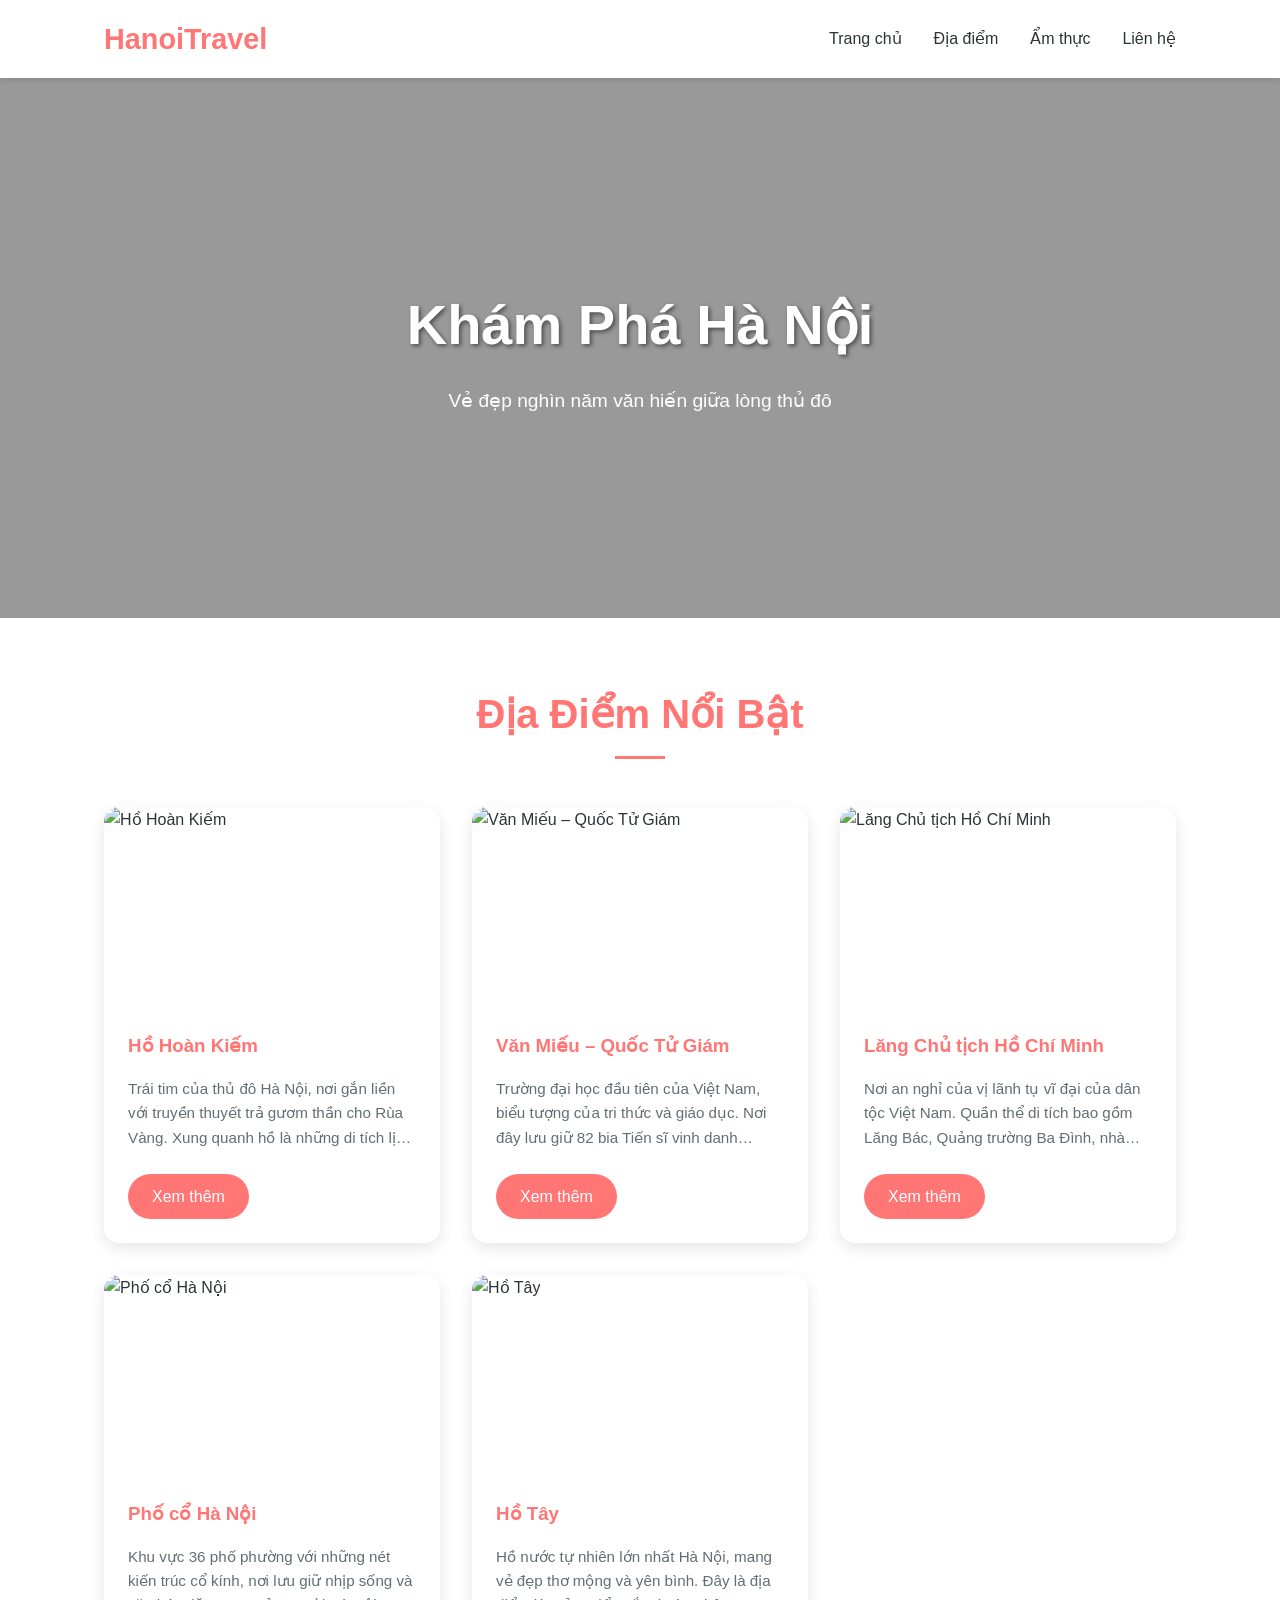
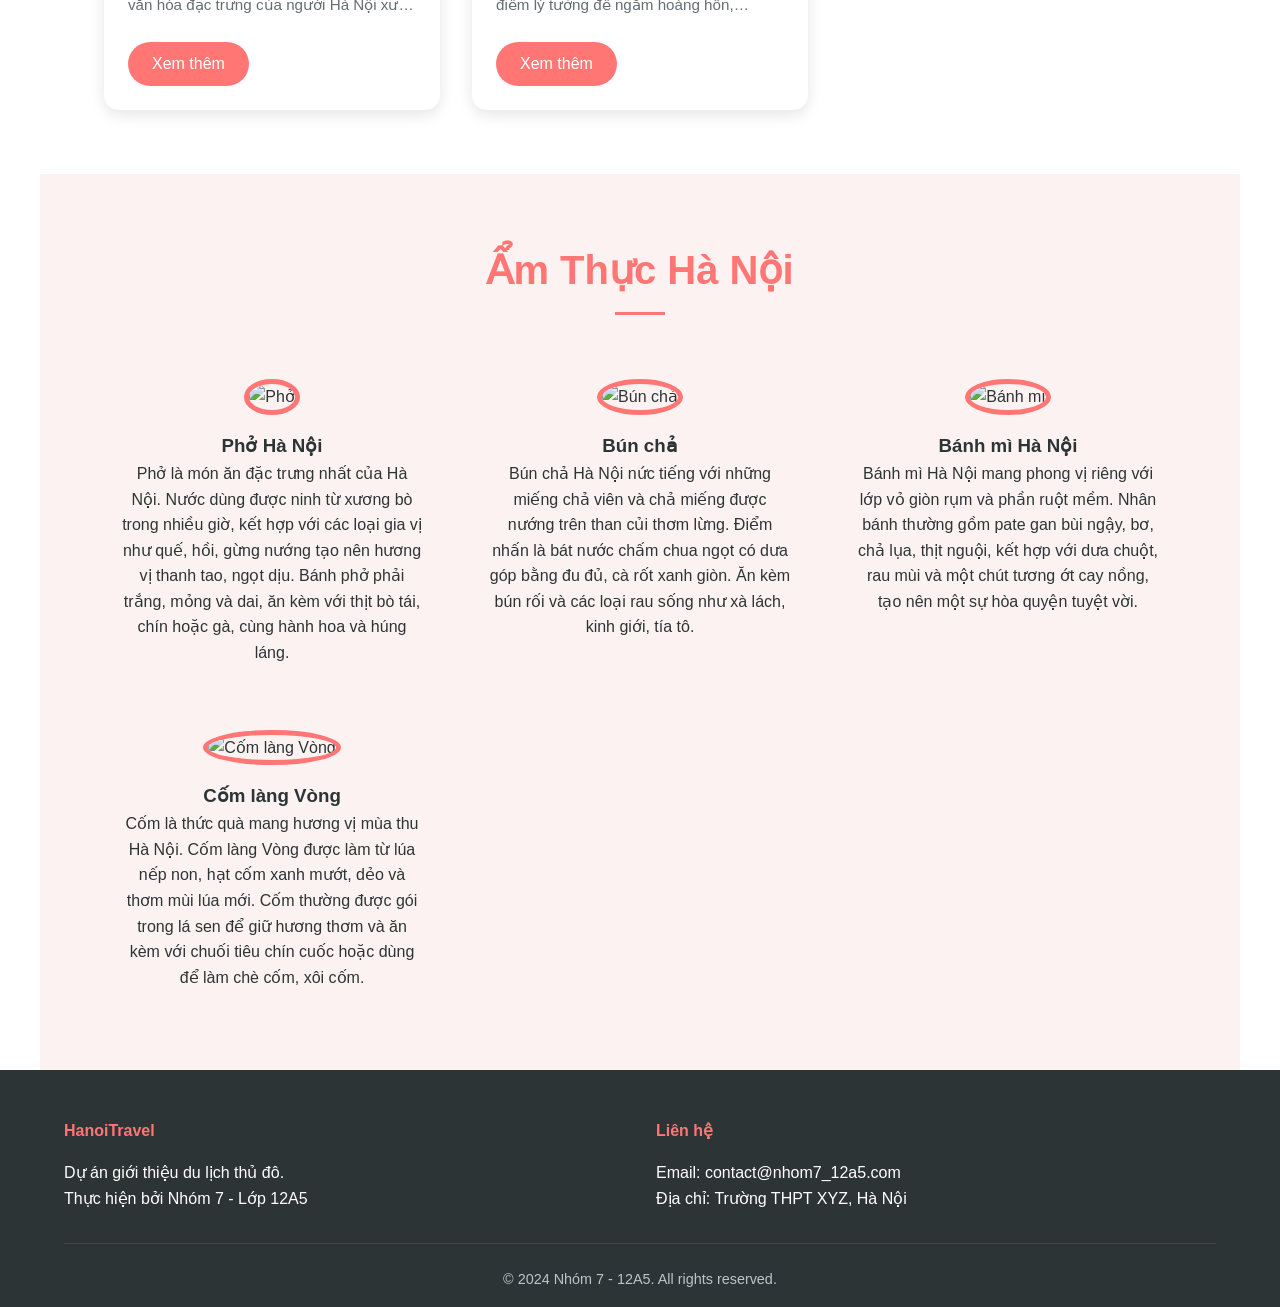
==== index.html @ d7507c51 "first commit" ====
<!DOCTYPE html>
<html lang="vi">
<head>
    <meta charset="UTF-8">
    <meta name="viewport" content="width=device-width, initial-scale=1.0">
    <title>Du lịch Hà Nội - Nhóm 7 lớp 12A5</title>
    <link rel="stylesheet" href="style.css">
</head>
<body>

    <!-- Header -->
    <header>
        <nav>
            <div class="logo">
                <h1>HanoiTravel</h1>
            </div>
            <ul class="menu">
                <li><a href="#">Trang chủ</a></li>
                <li><a href="#locations">Địa điểm</a></li>
                <li><a href="#cuisine">Ẩm thực</a></li>
                <li><a href="thong-tin.html">Liên hệ</a></li>
            </ul>
        </nav>
    </header>

    <!-- Banner -->
    <div class="banner">
        <h2>Khám Phá Hà Nội</h2>
        <p>Vẻ đẹp nghìn năm văn hiến giữa lòng thủ đô</p>
    </div>

    <!-- Section: Địa điểm nổi bật (Sử dụng CSS Grid để hiển thị dạng card) -->
    <section id="locations">
        <div class="section-title">
            <h2>Địa Điểm Nổi Bật</h2>
        </div>
        <div class="grid">
            <!-- Thẻ card: Hồ Hoàn Kiếm -->
            <div class="card">
                <div class="card-img">
                    <img src="https://images.unsplash.com/photo-1555921015-5532091f6026?auto=format&fit=crop&w=600&q=80" alt="Hồ Hoàn Kiếm">
                </div>
                <div class="card-content">
                    <h3>Hồ Hoàn Kiếm</h3>
                    <p>Trái tim của thủ đô Hà Nội, nơi gắn liền với truyền thuyết trả gươm thần cho Rùa Vàng. Xung quanh hồ là những di tích lịch sử như đền Ngọc Sơn, cầu Thê Húc.</p>
                    <a href="#" class="btn-more">Xem thêm</a>
                </div>
            </div>

            <!-- Thẻ card: Văn Miếu -->
            <div class="card">
                <div class="card-img">
                    <img src="https://images.unsplash.com/photo-1599708153386-62e260909565?auto=format&fit=crop&w=600&q=80" alt="Văn Miếu – Quốc Tử Giám">
                </div>
                <div class="card-content">
                    <h3>Văn Miếu – Quốc Tử Giám</h3>
                    <p>Trường đại học đầu tiên của Việt Nam, biểu tượng của tri thức và giáo dục. Nơi đây lưu giữ 82 bia Tiến sĩ vinh danh những người đỗ đạt trong các khoa cử thời xưa.</p>
                    <a href="#" class="btn-more">Xem thêm</a>
                </div>
            </div>

            <!-- Thẻ card: Lăng Bác -->
            <div class="card">
                <div class="card-img">
                    <img src="https://images.unsplash.com/photo-1509030450996-dd1a26dda07a?auto=format&fit=crop&w=600&q=80" alt="Lăng Chủ tịch Hồ Chí Minh">
                </div>
                <div class="card-content">
                    <h3>Lăng Chủ tịch Hồ Chí Minh</h3>
                    <p>Nơi an nghỉ của vị lãnh tụ vĩ đại của dân tộc Việt Nam. Quần thể di tích bao gồm Lăng Bác, Quảng trường Ba Đình, nhà sàn và ao cá Bác Hồ.</p>
                    <a href="#" class="btn-more">Xem thêm</a>
                </div>
            </div>

            <!-- Thẻ card: Phố cổ -->
            <div class="card">
                <div class="card-img">
                    <img src="https://images.unsplash.com/photo-1528127269322-539801943592?auto=format&fit=crop&w=600&q=80" alt="Phố cổ Hà Nội">
                </div>
                <div class="card-content">
                    <h3>Phố cổ Hà Nội</h3>
                    <p>Khu vực 36 phố phường với những nét kiến trúc cổ kính, nơi lưu giữ nhịp sống và văn hóa đặc trưng của người Hà Nội xưa qua các làng nghề truyền thống.</p>
                    <a href="#" class="btn-more">Xem thêm</a>
                </div>
            </div>

            <!-- Thẻ card: Hồ Tây -->
            <div class="card">
                <div class="card-img">
                    <img src="https://images.unsplash.com/photo-1599707334293-662582882875?auto=format&fit=crop&w=600&q=80" alt="Hồ Tây">
                </div>
                <div class="card-content">
                    <h3>Hồ Tây</h3>
                    <p>Hồ nước tự nhiên lớn nhất Hà Nội, mang vẻ đẹp thơ mộng và yên bình. Đây là địa điểm lý tưởng để ngắm hoàng hôn, thưởng thức cafe và tham quan chùa Trấn Quốc.</p>
                    <a href="#" class="btn-more">Xem thêm</a>
                </div>
            </div>
        </div>
    </section>

    <!-- Section: Ẩm thực Hà Nội -->
    <section id="cuisine" style="background-color: #fdf2f2;">
        <div class="section-title">
            <h2>Ẩm Thực Hà Nội</h2>
        </div>
        <div class="cuisine-grid">
            <!-- Món 1: Phở -->
            <div class="food-item">
                <img src="https://images.unsplash.com/photo-1582878826629-29b7ad1cdc43?auto=format&fit=crop&w=600&q=80" alt="Phở" class="food-img">
                <h3>Phở Hà Nội</h3>
                <p>Phở là món ăn đặc trưng nhất của Hà Nội. Nước dùng được ninh từ xương bò trong nhiều giờ, kết hợp với các loại gia vị như quế, hồi, gừng nướng tạo nên hương vị thanh tao, ngọt dịu. Bánh phở phải trắng, mỏng và dai, ăn kèm với thịt bò tái, chín hoặc gà, cùng hành hoa và húng láng.</p>
            </div>
            <!-- Món 2: Bún chả -->
            <div class="food-item">
                <img src="https://images.unsplash.com/photo-1599487488170-d11ec9c172f0?auto=format&fit=crop&w=600&q=80" alt="Bún chả" class="food-img">
                <h3>Bún chả</h3>
                <p>Bún chả Hà Nội nức tiếng với những miếng chả viên và chả miếng được nướng trên than củi thơm lừng. Điểm nhấn là bát nước chấm chua ngọt có dưa góp bằng đu đủ, cà rốt xanh giòn. Ăn kèm bún rối và các loại rau sống như xà lách, kinh giới, tía tô.</p>
            </div>
            <!-- Món 3: Bánh mì -->
            <div class="food-item">
                <img src="https://images.unsplash.com/photo-1601050638911-c3239a66278d?auto=format&fit=crop&w=600&q=80" alt="Bánh mì" class="food-img">
                <h3>Bánh mì Hà Nội</h3>
                <p>Bánh mì Hà Nội mang phong vị riêng với lớp vỏ giòn rụm và phần ruột mềm. Nhân bánh thường gồm pate gan bùi ngậy, bơ, chả lụa, thịt nguội, kết hợp với dưa chuột, rau mùi và một chút tương ớt cay nồng, tạo nên một sự hòa quyện tuyệt vời.</p>
            </div>
            <!-- Món 4: Cốm làng Vòng -->
            <div class="food-item">
                <img src="https://images.unsplash.com/photo-1599708153386-62e260909565?auto=format&fit=crop&w=600&q=80" alt="Cốm làng Vòng" class="food-img">
                <h3>Cốm làng Vòng</h3>
                <p>Cốm là thức quà mang hương vị mùa thu Hà Nội. Cốm làng Vòng được làm từ lúa nếp non, hạt cốm xanh mướt, dẻo và thơm mùi lúa mới. Cốm thường được gói trong lá sen để giữ hương thơm và ăn kèm với chuối tiêu chín cuốc hoặc dùng để làm chè cốm, xôi cốm.</p>
            </div>
        </div>
    </section>

    <!-- Footer -->
    <footer>
        <div class="footer-content">
            <div class="footer-info">
                <h4>HanoiTravel</h4>
                <p>Dự án giới thiệu du lịch thủ đô.</p>
                <p>Thực hiện bởi Nhóm 7 - Lớp 12A5</p>
            </div>
            <div class="footer-info">
                <h4>Liên hệ</h4>
                <p>Email: contact@nhom7_12a5.com</p>
                <p>Địa chỉ: Trường THPT XYZ, Hà Nội</p>
            </div>
        </div>
        <div class="copyright">
            <p>&copy; 2024 Nhóm 7 - 12A5. All rights reserved.</p>
        </div>
    </footer>

</body>
</html>
---- style.css ----
/* Reset CSS */
* {
    margin: 0;
    padding: 0;
    box-sizing: border-box;
    font-family: 'Segoe UI', Tahoma, Geneva, Verdana, sans-serif;
}

:root {
    --primary-red: #ff7675; /* Đỏ nhạt */
    --white: #ffffff;
    --light-gray: #f9f9f9;
    --dark-text: #2d3436;
    --gray-text: #636e72;
    --transition: all 0.3s ease;
}

body {
    background-color: var(--white);
    color: var(--dark-text);
    line-height: 1.6;
}

/* Header */
header {
    background-color: var(--white);
    box-shadow: 0 2px 5px rgba(0,0,0,0.1);
    position: sticky;
    top: 0;
    z-index: 1000;
}

nav {
    display: flex;
    justify-content: space-between;
    align-items: center;
    padding: 1rem 5%;
    max-width: 1200px;
    margin: 0 auto;
}

.logo h1 {
    color: var(--primary-red);
    font-size: 1.8rem;
    font-weight: bold;
}

.menu {
    display: flex;
    list-style: none;
}

.menu li {
    margin-left: 2rem;
}

.menu a {
    text-decoration: none;
    color: var(--dark-text);
    font-weight: 500;
    transition: var(--transition);
}

.menu a:hover {
    color: var(--primary-red);
}

/* Banner */
.banner {
    height: 60vh;
    background: linear-gradient(rgba(0,0,0,0.4), rgba(0,0,0,0.4)), url('https://images.unsplash.com/photo-1555921015-5532091f6026?auto=format&fit=crop&w=1200&q=80');
    background-size: cover;
    background-position: center;
    display: flex;
    flex-direction: column;
    justify-content: center;
    align-items: center;
    color: white;
    text-align: center;
}

.banner h2 {
    font-size: 3.5rem;
    margin-bottom: 1rem;
    text-shadow: 2px 2px 4px rgba(0,0,0,0.5);
}

.banner p {
    font-size: 1.2rem;
}

/* Sections */
section {
    padding: 4rem 5%;
    max-width: 1200px;
    margin: 0 auto;
}

.section-title {
    text-align: center;
    margin-bottom: 3rem;
}

.section-title h2 {
    font-size: 2.5rem;
    color: var(--primary-red);
    position: relative;
    display: inline-block;
}

.section-title h2::after {
    content: '';
    display: block;
    width: 50px;
    height: 3px;
    background: var(--primary-red);
    margin: 10px auto 0;
}

/* Cards Grid */
.grid {
    display: grid;
    grid-template-columns: repeat(auto-fit, minmax(300px, 1fr));
    gap: 2rem;
}

.card {
    background: var(--white);
    border-radius: 15px;
    overflow: hidden;
    box-shadow: 0 5px 15px rgba(0,0,0,0.1);
    transition: var(--transition);
}

.card:hover {
    transform: translateY(-10px);
    box-shadow: 0 10px 25px rgba(0,0,0,0.2);
}

.card-img {
    height: 200px;
    overflow: hidden;
}

.card-img img {
    width: 100%;
    height: 100%;
    object-fit: cover;
    transition: var(--transition);
}

.card:hover .card-img img {
    transform: scale(1.1);
}

.card-content {
    padding: 1.5rem;
}

.card-content h3 {
    margin-bottom: 1rem;
    color: var(--primary-red);
}

.card-content p {
    color: var(--gray-text);
    font-size: 0.95rem;
    margin-bottom: 1.5rem;
    /* Limit to 3 lines */
    display: -webkit-box;
    -webkit-line-clamp: 3;
    -webkit-box-orient: vertical;
    overflow: hidden;
}

.btn-more {
    display: inline-block;
    padding: 0.6rem 1.5rem;
    background-color: var(--primary-red);
    color: white;
    text-decoration: none;
    border-radius: 25px;
    font-weight: 500;
    transition: var(--transition);
}

.btn-more:hover {
    background-color: #e66767;
}

/* Cuisine Section (Grid Layout) */
.cuisine-grid {
    display: grid;
    grid-template-columns: repeat(auto-fit, minmax(250px, 1fr));
    gap: 2rem;
}

.food-item {
    text-align: center;
    padding: 1rem;
}

.food-img {
    width: 150px;
    height: 150px;
    border-radius: 50%;
    object-fit: cover;
    margin-bottom: 1rem;
    border: 5px solid var(--primary-red);
}

/* Footer */
footer {
    background-color: #2d3436;
    color: white;
    padding: 3rem 5% 1rem;
    text-align: center;
}

.footer-content {
    max-width: 1200px;
    margin: 0 auto;
    display: grid;
    grid-template-columns: repeat(auto-fit, minmax(200px, 1fr));
    gap: 2rem;
    margin-bottom: 2rem;
    text-align: left;
}

.footer-info h4 {
    color: var(--primary-red);
    margin-bottom: 1rem;
}

.copyright {
    border-top: 1px solid #444;
    padding-top: 1.5rem;
    font-size: 0.9rem;
    color: #bdc3c7;
}

/* Info Page specific */
.info-container {
    max-width: 800px;
    margin: 2rem auto;
    background: white;
    padding: 2rem;
    border-radius: 15px;
    box-shadow: 0 5px 15px rgba(0,0,0,0.1);
}

.member-list {
    list-style: none;
}

.member-item {
    display: flex;
    justify-content: space-between;
    padding: 1rem;
    border-bottom: 1px solid #eee;
}

.member-item:last-child {
    border-bottom: none;
}

.role {
    font-weight: bold;
    color: var(--primary-red);
}

/* Responsive */
@media (max-width: 768px) {
    .menu {
        display: none; /* Simplification for this exercise */
    }
    .banner h2 {
        font-size: 2.5rem;
    }
}
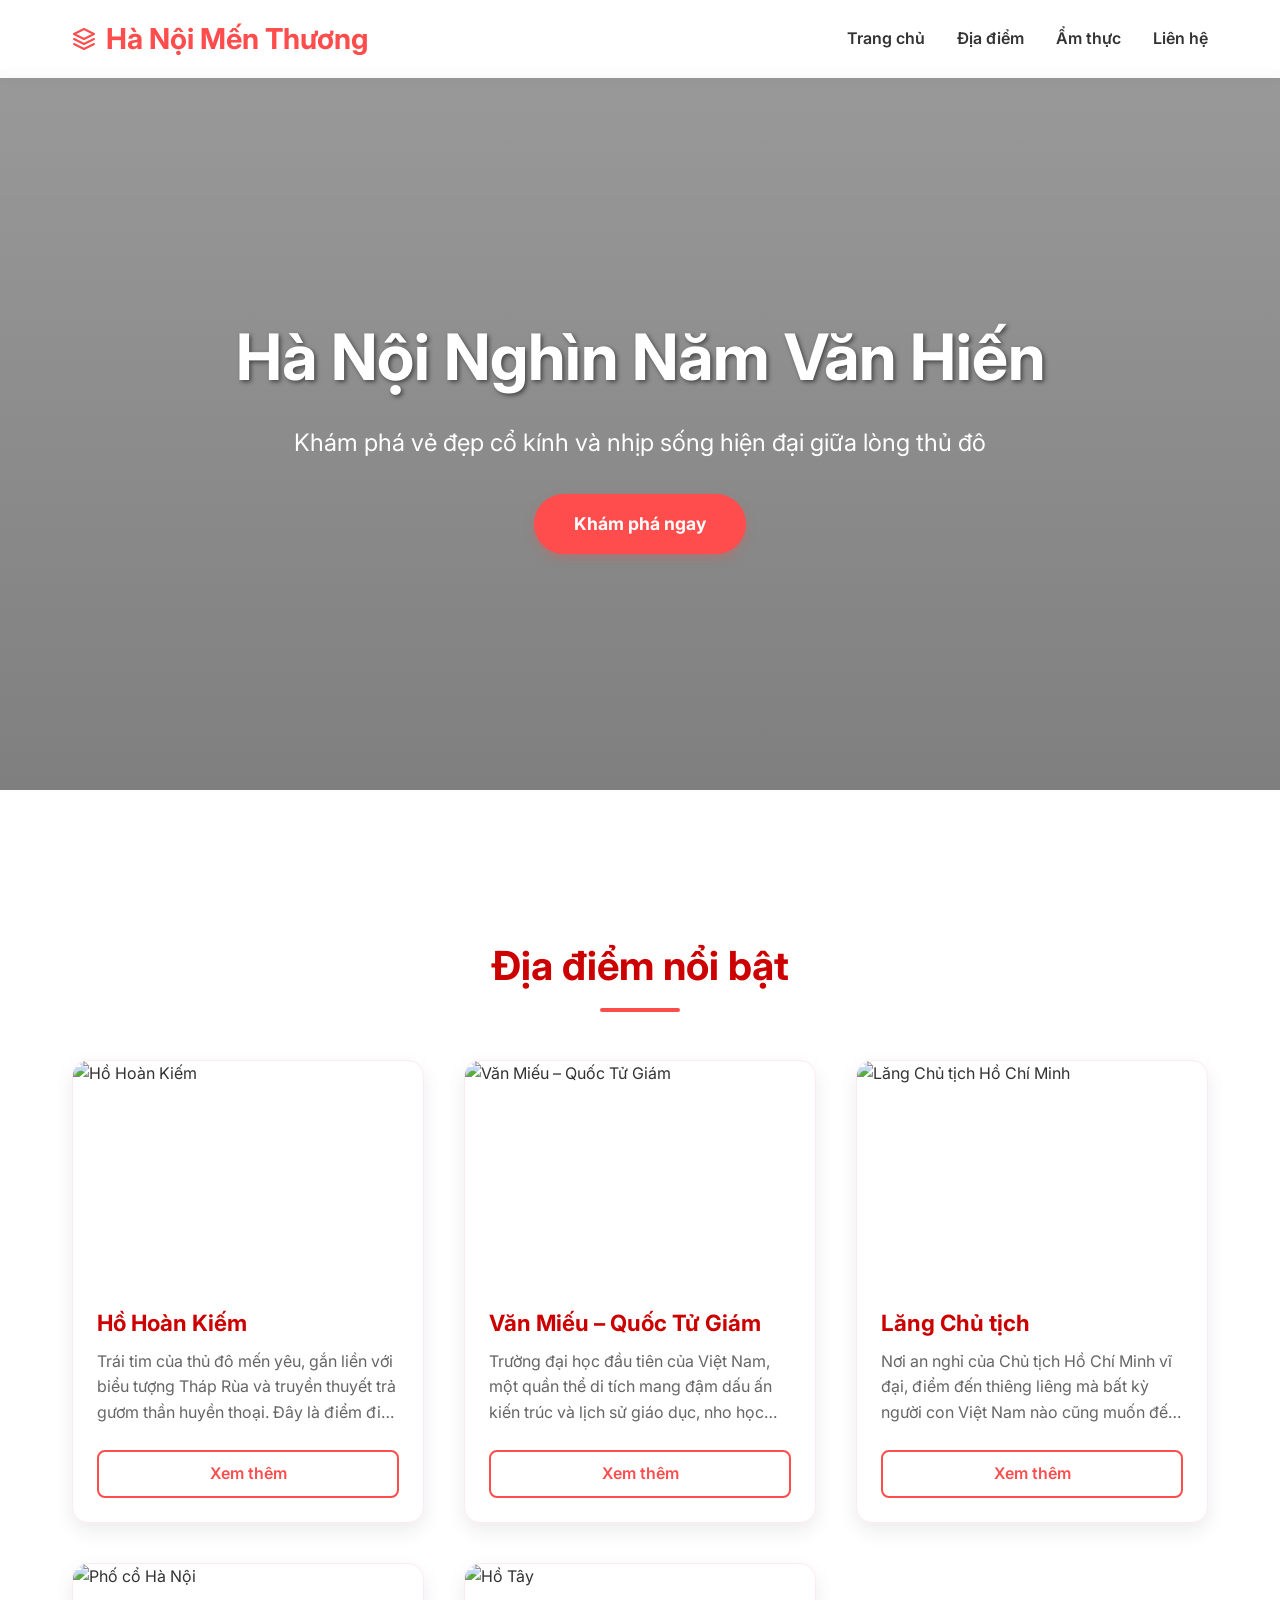
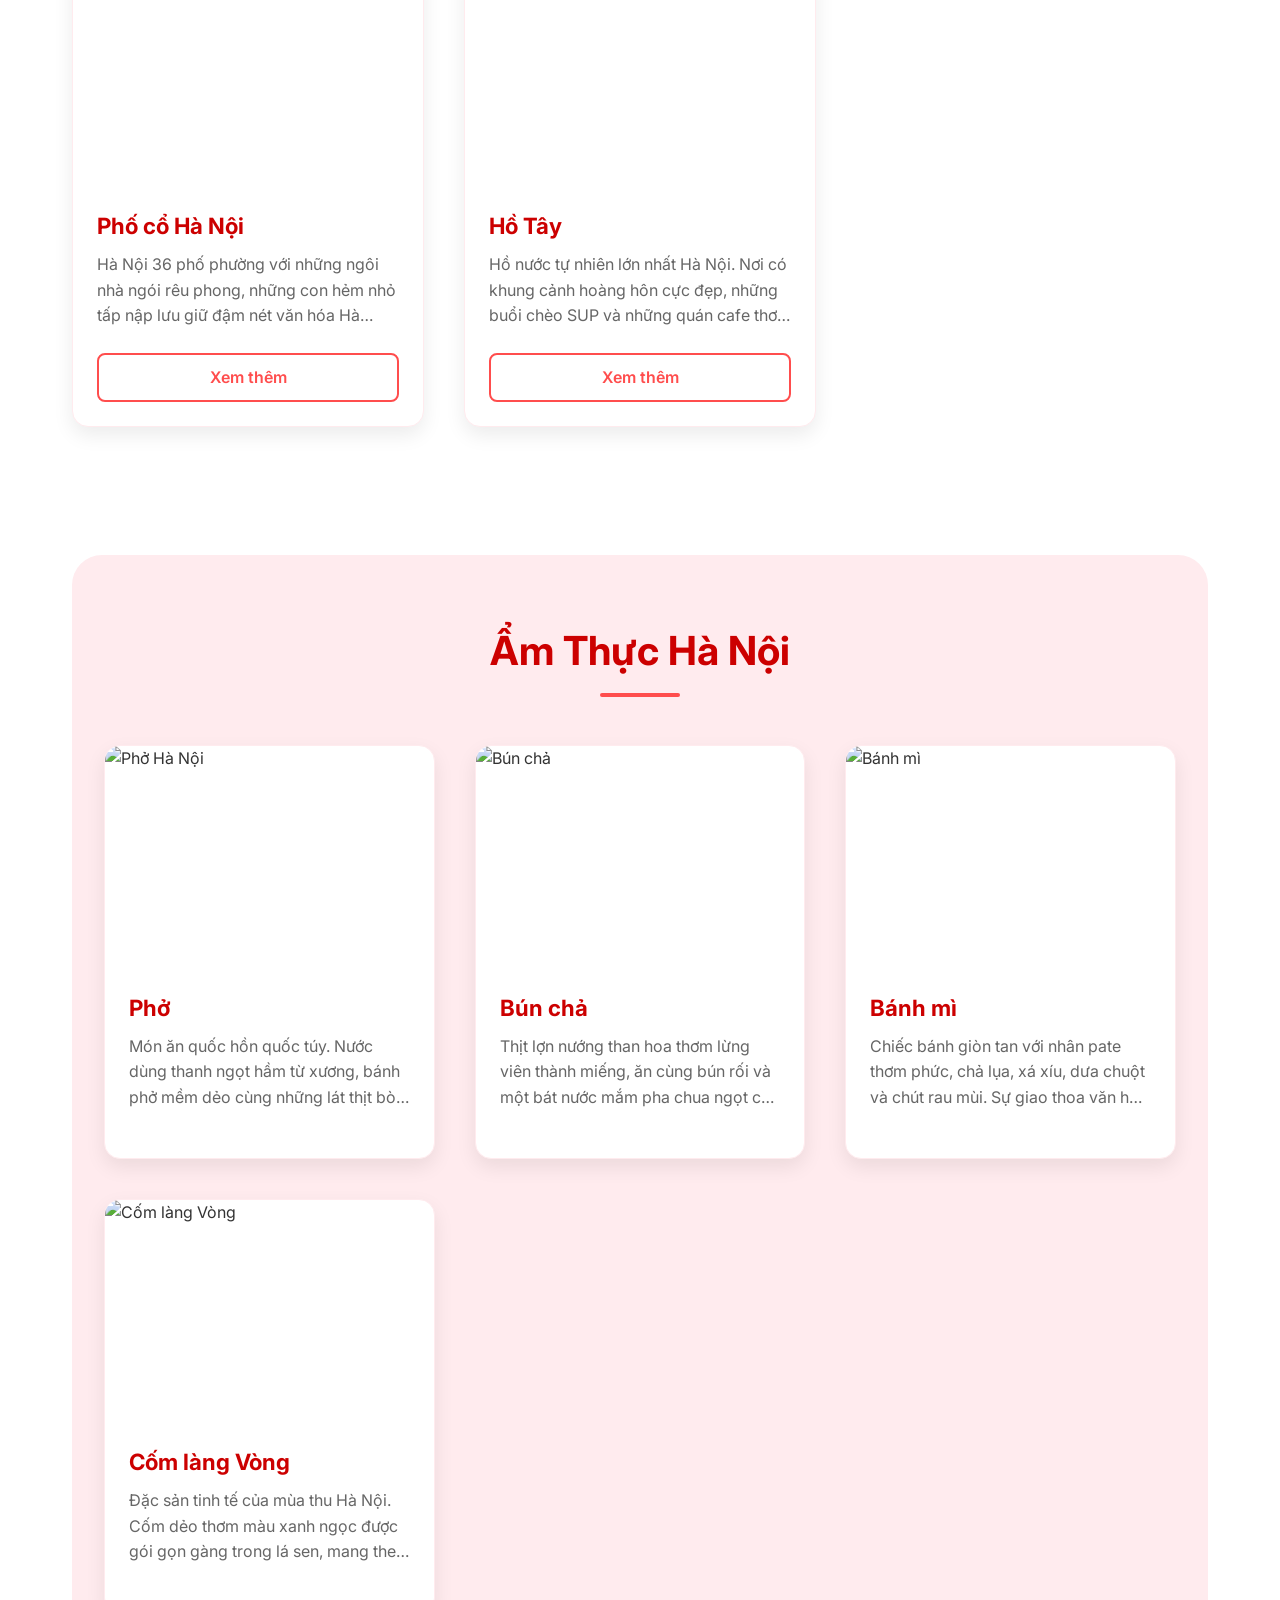
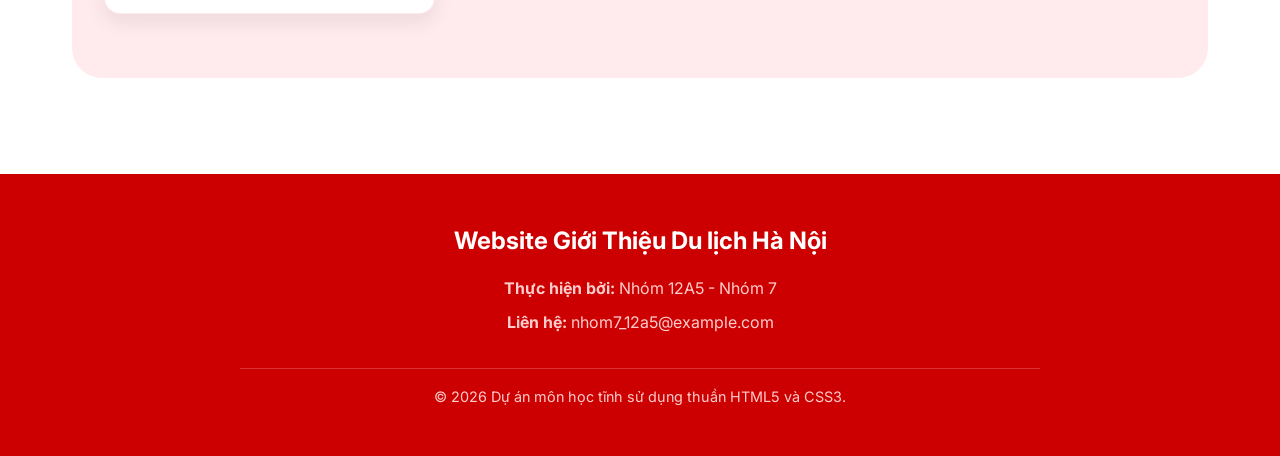
==== commit 6e08fa4b: "refactor: modernize UI components, add CSS-only modal functionality, and update global styles" ====
--- a/index.html
+++ b/index.html
@@ -1,153 +1,268 @@
 <!DOCTYPE html>
 <html lang="vi">
+
 <head>
     <meta charset="UTF-8">
     <meta name="viewport" content="width=device-width, initial-scale=1.0">
-    <title>Du lịch Hà Nội - Nhóm 7 lớp 12A5</title>
+    <title>Khám phá Hà Nội - Nhóm 12A5 Nhóm 7</title>
+    <meta name="description"
+        content="Website giới thiệu các địa điểm du lịch và ẩm thực nổi bật tại thủ đô Hà Nội. Thiết kế bởi nhóm 7, lớp 12A5.">
+    <!-- Google Fonts cho kiểu chữ hiện đại -->
+    <link href="https://fonts.googleapis.com/css2?family=Inter:wght@400;500;600;700&display=swap" rel="stylesheet">
     <link rel="stylesheet" href="style.css">
 </head>
+
 <body>
 
-    <!-- Header -->
+    <!-- Header & Menu -->
     <header>
-        <nav>
-            <div class="logo">
-                <h1>HanoiTravel</h1>
-            </div>
-            <ul class="menu">
+        <nav class="navbar">
+            <a href="#" class="logo">
+                <svg width="24" height="24" viewBox="0 0 24 24" fill="none" stroke="currentColor" stroke-width="2"
+                    stroke-linecap="round" stroke-linejoin="round">
+                    <path d="M12 2L2 7l10 5 10-5-10-5z"></path>
+                    <path d="M2 17l10 5 10-5"></path>
+                    <path d="M2 12l10 5 10-5"></path>
+                </svg>
+                Hà Nội Mến Thương
+            </a>
+            <ul class="nav-links">
                 <li><a href="#">Trang chủ</a></li>
-                <li><a href="#locations">Địa điểm</a></li>
-                <li><a href="#cuisine">Ẩm thực</a></li>
+                <li><a href="#dia-diem">Địa điểm</a></li>
+                <li><a href="#am-thuc">Ẩm thực</a></li>
                 <li><a href="thong-tin.html">Liên hệ</a></li>
             </ul>
         </nav>
     </header>
 
     <!-- Banner -->
-    <div class="banner">
-        <h2>Khám Phá Hà Nội</h2>
-        <p>Vẻ đẹp nghìn năm văn hiến giữa lòng thủ đô</p>
-    </div>
-
-    <!-- Section: Địa điểm nổi bật (Sử dụng CSS Grid để hiển thị dạng card) -->
-    <section id="locations">
-        <div class="section-title">
-            <h2>Địa Điểm Nổi Bật</h2>
-        </div>
-        <div class="grid">
-            <!-- Thẻ card: Hồ Hoàn Kiếm -->
-            <div class="card">
-                <div class="card-img">
-                    <img src="https://images.unsplash.com/photo-1555921015-5532091f6026?auto=format&fit=crop&w=600&q=80" alt="Hồ Hoàn Kiếm">
-                </div>
-                <div class="card-content">
-                    <h3>Hồ Hoàn Kiếm</h3>
-                    <p>Trái tim của thủ đô Hà Nội, nơi gắn liền với truyền thuyết trả gươm thần cho Rùa Vàng. Xung quanh hồ là những di tích lịch sử như đền Ngọc Sơn, cầu Thê Húc.</p>
-                    <a href="#" class="btn-more">Xem thêm</a>
-                </div>
-            </div>
-
-            <!-- Thẻ card: Văn Miếu -->
-            <div class="card">
-                <div class="card-img">
-                    <img src="https://images.unsplash.com/photo-1599708153386-62e260909565?auto=format&fit=crop&w=600&q=80" alt="Văn Miếu – Quốc Tử Giám">
-                </div>
-                <div class="card-content">
-                    <h3>Văn Miếu – Quốc Tử Giám</h3>
-                    <p>Trường đại học đầu tiên của Việt Nam, biểu tượng của tri thức và giáo dục. Nơi đây lưu giữ 82 bia Tiến sĩ vinh danh những người đỗ đạt trong các khoa cử thời xưa.</p>
-                    <a href="#" class="btn-more">Xem thêm</a>
-                </div>
-            </div>
-
-            <!-- Thẻ card: Lăng Bác -->
-            <div class="card">
-                <div class="card-img">
-                    <img src="https://images.unsplash.com/photo-1509030450996-dd1a26dda07a?auto=format&fit=crop&w=600&q=80" alt="Lăng Chủ tịch Hồ Chí Minh">
-                </div>
-                <div class="card-content">
-                    <h3>Lăng Chủ tịch Hồ Chí Minh</h3>
-                    <p>Nơi an nghỉ của vị lãnh tụ vĩ đại của dân tộc Việt Nam. Quần thể di tích bao gồm Lăng Bác, Quảng trường Ba Đình, nhà sàn và ao cá Bác Hồ.</p>
-                    <a href="#" class="btn-more">Xem thêm</a>
-                </div>
-            </div>
-
-            <!-- Thẻ card: Phố cổ -->
-            <div class="card">
-                <div class="card-img">
-                    <img src="https://images.unsplash.com/photo-1528127269322-539801943592?auto=format&fit=crop&w=600&q=80" alt="Phố cổ Hà Nội">
-                </div>
-                <div class="card-content">
-                    <h3>Phố cổ Hà Nội</h3>
-                    <p>Khu vực 36 phố phường với những nét kiến trúc cổ kính, nơi lưu giữ nhịp sống và văn hóa đặc trưng của người Hà Nội xưa qua các làng nghề truyền thống.</p>
-                    <a href="#" class="btn-more">Xem thêm</a>
-                </div>
-            </div>
-
-            <!-- Thẻ card: Hồ Tây -->
-            <div class="card">
-                <div class="card-img">
-                    <img src="https://images.unsplash.com/photo-1599707334293-662582882875?auto=format&fit=crop&w=600&q=80" alt="Hồ Tây">
-                </div>
-                <div class="card-content">
-                    <h3>Hồ Tây</h3>
-                    <p>Hồ nước tự nhiên lớn nhất Hà Nội, mang vẻ đẹp thơ mộng và yên bình. Đây là địa điểm lý tưởng để ngắm hoàng hôn, thưởng thức cafe và tham quan chùa Trấn Quốc.</p>
-                    <a href="#" class="btn-more">Xem thêm</a>
-                </div>
-            </div>
+    <section class="banner">
+        <div class="banner-content">
+            <h1>Hà Nội Nghìn Năm Văn Hiến</h1>
+            <p>Khám phá vẻ đẹp cổ kính và nhịp sống hiện đại giữa lòng thủ đô</p>
+            <a href="#dia-diem" class="btn-primary">Khám phá ngay</a>
         </div>
     </section>
 
-    <!-- Section: Ẩm thực Hà Nội -->
-    <section id="cuisine" style="background-color: #fdf2f2;">
-        <div class="section-title">
-            <h2>Ẩm Thực Hà Nội</h2>
-        </div>
-        <div class="cuisine-grid">
-            <!-- Món 1: Phở -->
-            <div class="food-item">
-                <img src="https://images.unsplash.com/photo-1582878826629-29b7ad1cdc43?auto=format&fit=crop&w=600&q=80" alt="Phở" class="food-img">
-                <h3>Phở Hà Nội</h3>
-                <p>Phở là món ăn đặc trưng nhất của Hà Nội. Nước dùng được ninh từ xương bò trong nhiều giờ, kết hợp với các loại gia vị như quế, hồi, gừng nướng tạo nên hương vị thanh tao, ngọt dịu. Bánh phở phải trắng, mỏng và dai, ăn kèm với thịt bò tái, chín hoặc gà, cùng hành hoa và húng láng.</p>
-            </div>
-            <!-- Món 2: Bún chả -->
-            <div class="food-item">
-                <img src="https://images.unsplash.com/photo-1599487488170-d11ec9c172f0?auto=format&fit=crop&w=600&q=80" alt="Bún chả" class="food-img">
-                <h3>Bún chả</h3>
-                <p>Bún chả Hà Nội nức tiếng với những miếng chả viên và chả miếng được nướng trên than củi thơm lừng. Điểm nhấn là bát nước chấm chua ngọt có dưa góp bằng đu đủ, cà rốt xanh giòn. Ăn kèm bún rối và các loại rau sống như xà lách, kinh giới, tía tô.</p>
-            </div>
-            <!-- Món 3: Bánh mì -->
-            <div class="food-item">
-                <img src="https://images.unsplash.com/photo-1601050638911-c3239a66278d?auto=format&fit=crop&w=600&q=80" alt="Bánh mì" class="food-img">
-                <h3>Bánh mì Hà Nội</h3>
-                <p>Bánh mì Hà Nội mang phong vị riêng với lớp vỏ giòn rụm và phần ruột mềm. Nhân bánh thường gồm pate gan bùi ngậy, bơ, chả lụa, thịt nguội, kết hợp với dưa chuột, rau mùi và một chút tương ớt cay nồng, tạo nên một sự hòa quyện tuyệt vời.</p>
-            </div>
-            <!-- Món 4: Cốm làng Vòng -->
-            <div class="food-item">
-                <img src="https://images.unsplash.com/photo-1599708153386-62e260909565?auto=format&fit=crop&w=600&q=80" alt="Cốm làng Vòng" class="food-img">
-                <h3>Cốm làng Vòng</h3>
-                <p>Cốm là thức quà mang hương vị mùa thu Hà Nội. Cốm làng Vòng được làm từ lúa nếp non, hạt cốm xanh mướt, dẻo và thơm mùi lúa mới. Cốm thường được gói trong lá sen để giữ hương thơm và ăn kèm với chuối tiêu chín cuốc hoặc dùng để làm chè cốm, xôi cốm.</p>
-            </div>
-        </div>
-    </section>
+    <!-- Main Content -->
+    <main class="container">
+
+        <!-- Địa điểm nổi bật -->
+        <section id="dia-diem">
+            <h2 class="section-title">Địa điểm nổi bật</h2>
+            <div class="grid-container">
+
+                <!-- Card 1 -->
+                <div class="card">
+                    <img src="https://images.unsplash.com/photo-1596700018596-fdd28b7e28a5?auto=format&fit=crop&q=80&w=600"
+                        alt="Hồ Hoàn Kiếm" class="card-img">
+                    <div class="card-content">
+                        <h3 class="card-title">Hồ Hoàn Kiếm</h3>
+                        <p class="card-desc">Trái tim của thủ đô mến yêu, gắn liền với biểu tượng Tháp Rùa và truyền
+                            thuyết trả gươm thần huyền thoại. Đây là điểm đi dạo được yêu thích nhất.</p>
+                        <!-- Nút trigger mở modal -->
+                        <a href="#modal-hkt" class="btn-outline">Xem thêm</a>
+                    </div>
+                </div>
+
+                <!-- Card 2 -->
+                <div class="card">
+                    <img src="https://images.unsplash.com/photo-1549488344-1f9b8d2bd1f3?auto=format&fit=crop&q=80&w=600"
+                        alt="Văn Miếu – Quốc Tử Giám" class="card-img">
+                    <div class="card-content">
+                        <h3 class="card-title">Văn Miếu – Quốc Tử Giám</h3>
+                        <p class="card-desc">Trường đại học đầu tiên của Việt Nam, một quần thể di tích mang đậm dấu ấn
+                            kiến trúc và lịch sử giáo dục, nho học của đất nước.</p>
+                        <a href="#modal-vm" class="btn-outline">Xem thêm</a>
+                    </div>
+                </div>
+
+                <!-- Card 3 -->
+                <div class="card">
+                    <img src="https://images.unsplash.com/photo-1582298645063-4416035cb676?auto=format&fit=crop&q=80&w=600"
+                        alt="Lăng Chủ tịch Hồ Chí Minh" class="card-img">
+                    <div class="card-content">
+                        <h3 class="card-title">Lăng Chủ tịch</h3>
+                        <p class="card-desc">Nơi an nghỉ của Chủ tịch Hồ Chí Minh vĩ đại, điểm đến thiêng liêng mà bất
+                            kỳ người con Việt Nam nào cũng muốn đến thăm một lần.</p>
+                        <a href="#modal-lq" class="btn-outline">Xem thêm</a>
+                    </div>
+                </div>
+
+                <!-- Card 4 -->
+                <div class="card">
+                    <img src="https://images.unsplash.com/photo-1620023605658-4712cecb7151?auto=format&fit=crop&q=80&w=600"
+                        alt="Phố cổ Hà Nội" class="card-img">
+                    <div class="card-content">
+                        <h3 class="card-title">Phố cổ Hà Nội</h3>
+                        <p class="card-desc">Hà Nội 36 phố phường với những ngôi nhà ngói rêu phong, những con hẻm nhỏ
+                            tấp nập lưu giữ đậm nét văn hóa Hà thành xưa.</p>
+                        <a href="#modal-pc" class="btn-outline">Xem thêm</a>
+                    </div>
+                </div>
+
+                <!-- Card 5 -->
+                <div class="card">
+                    <img src="https://images.unsplash.com/photo-1596700018698-3cae7cd82c16?auto=format&fit=crop&q=80&w=600"
+                        alt="Hồ Tây" class="card-img">
+                    <div class="card-content">
+                        <h3 class="card-title">Hồ Tây</h3>
+                        <p class="card-desc">Hồ nước tự nhiên lớn nhất Hà Nội. Nơi có khung cảnh hoàng hôn cực đẹp,
+                            những buổi chèo SUP và những quán cafe thơ mộng ven hồ.</p>
+                        <a href="#modal-ht" class="btn-outline">Xem thêm</a>
+                    </div>
+                </div>
+
+            </div>
+        </section>
+
+        <!-- Ẩm thực Hà Nội -->
+        <section id="am-thuc">
+            <h2 class="section-title">Ẩm Thực Hà Nội</h2>
+            <div class="grid-container">
+
+                <!-- Food 1 -->
+                <div class="card">
+                    <img src="https://images.unsplash.com/photo-1582878826629-29b7ad1cdc43?auto=format&fit=crop&q=80&w=600"
+                        alt="Phở Hà Nội" class="card-img">
+                    <div class="card-content">
+                        <h3 class="card-title">Phở</h3>
+                        <p class="card-desc">Món ăn quốc hồn quốc túy. Nước dùng thanh ngọt hầm từ xương, bánh phở mềm
+                            dẻo cùng những lát thịt bò tươi ngon tẩm ướp đậm đà, kèm theo chút chanh ớt.</p>
+                    </div>
+                </div>
+
+                <!-- Food 2 -->
+                <div class="card">
+                    <img src="https://images.unsplash.com/photo-1662970729792-fd0b4ba5d58f?auto=format&fit=crop&q=80&w=600"
+                        alt="Bún chả" class="card-img">
+                    <div class="card-content">
+                        <h3 class="card-title">Bún chả</h3>
+                        <p class="card-desc">Thịt lợn nướng than hoa thơm lừng viên thành miếng, ăn cùng bún rối và một
+                            bát nước mắm pha chua ngọt có thả vài lát đu đủ, cà rốt muối chua.</p>
+                    </div>
+                </div>
+
+                <!-- Food 3 -->
+                <div class="card">
+                    <img src="https://images.unsplash.com/photo-1606131731446-5568d87113aa?auto=format&fit=crop&q=80&w=600"
+                        alt="Bánh mì" class="card-img">
+                    <div class="card-content">
+                        <h3 class="card-title">Bánh mì</h3>
+                        <p class="card-desc">Chiếc bánh giòn tan với nhân pate thơm phức, chả lụa, xá xíu, dưa chuột và
+                            chút rau mùi. Sự giao thoa văn hóa tạo nên món ăn đường phố hoàn hảo.</p>
+                    </div>
+                </div>
+
+                <!-- Food 4 -->
+                <div class="card">
+                    <img src="https://images.unsplash.com/photo-1533758252924-f72be278e9fa?auto=format&fit=crop&q=80&w=600"
+                        alt="Cốm làng Vòng" class="card-img">
+                    <div class="card-content">
+                        <h3 class="card-title">Cốm làng Vòng</h3>
+                        <p class="card-desc">Đặc sản tinh tế của mùa thu Hà Nội. Cốm dẻo thơm màu xanh ngọc được gói gọn
+                            gàng trong lá sen, mang theo hương vị thanh khiết của lúa non.</p>
+                    </div>
+                </div>
+
+            </div>
+        </section>
+
+    </main>
 
     <!-- Footer -->
-    <footer>
+    <footer id="lien-he">
         <div class="footer-content">
-            <div class="footer-info">
-                <h4>HanoiTravel</h4>
-                <p>Dự án giới thiệu du lịch thủ đô.</p>
-                <p>Thực hiện bởi Nhóm 7 - Lớp 12A5</p>
-            </div>
-            <div class="footer-info">
-                <h4>Liên hệ</h4>
-                <p>Email: contact@nhom7_12a5.com</p>
-                <p>Địa chỉ: Trường THPT XYZ, Hà Nội</p>
-            </div>
-        </div>
-        <div class="copyright">
-            <p>&copy; 2024 Nhóm 7 - 12A5. All rights reserved.</p>
+            <h3>Website Giới Thiệu Du lịch Hà Nội</h3>
+            <p><strong>Thực hiện bởi:</strong> Nhóm 12A5 - Nhóm 7</p>
+            <p><strong>Liên hệ:</strong> nhom7_12a5@example.com</p>
+            <div class="footer-bottom">
+                &copy; 2026 Dự án môn học tĩnh sử dụng thuần HTML5 và CSS3.
+            </div>
         </div>
     </footer>
 
+    <!-- CÁC MODAL (POPUP) DÙNG CSS :TARGET -->
+    <!-- Modal Hồ Hoàn Kiếm -->
+    <div id="modal-hkt" class="modal">
+        <div class="modal-content">
+            <a href="#dia-diem" class="modal-close">&times;</a>
+            <div class="modal-body">
+                <img src="https://images.unsplash.com/photo-1596700018596-fdd28b7e28a5?auto=format&fit=crop&q=80&w=800"
+                    alt="Hồ Hoàn Kiếm">
+                <h3>Hồ Hoàn Kiếm</h3>
+                <p>Nằm ngay tại lõi trung tâm của thủ đô Hà Nội, Hồ Hoàn Kiếm (hay Hồ Gươm) không chỉ là một danh lam
+                    thắng cảnh đẹp mà còn là biểu tượng văn hóa vô giá.</p>
+                <p>Khu vực quanh hồ được biến thành phố đi bộ vào các dịp cuối tuần, thu hút hàng vạn lượt người đến vui
+                    chơi, giao lưu văn hóa và tận hưởng bầu không khí trong lành.</p>
+            </div>
+        </div>
+    </div>
+
+    <!-- Modal Văn Miếu -->
+    <div id="modal-vm" class="modal">
+        <div class="modal-content">
+            <a href="#dia-diem" class="modal-close">&times;</a>
+            <div class="modal-body">
+                <img src="https://images.unsplash.com/photo-1549488344-1f9b8d2bd1f3?auto=format&fit=crop&q=80&w=800"
+                    alt="Văn Miếu">
+                <h3>Văn Miếu – Quốc Tử Giám</h3>
+                <p>Được xây dựng từ thời Lý, Văn Miếu – Quốc Tử Giám tự hào là nơi đào tạo ra hàng ngàn bậc hiền tài cho
+                    đất nước suốt hàng trăm năm lịch sử phong kiến.</p>
+                <p>Ngày nay, nơi đây là điểm đến tâm linh của các sĩ tử mỗi mùa thi tới, cầu mong cho sự đỗ đạt, may mắn
+                    trên con đường học vấn.</p>
+            </div>
+        </div>
+    </div>
+
+    <!-- Modal Lăng Bác -->
+    <div id="modal-lq" class="modal">
+        <div class="modal-content">
+            <a href="#dia-diem" class="modal-close">&times;</a>
+            <div class="modal-body">
+                <img src="https://images.unsplash.com/photo-1582298645063-4416035cb676?auto=format&fit=crop&q=80&w=800"
+                    alt="Lăng Bác">
+                <h3>Lăng Chủ tịch Hồ Chí Minh</h3>
+                <p>Là một công trình kiến trúc quan trọng bậc nhất, nơi đây gìn giữ thi hài của vị lãnh tụ kính yêu của
+                    nhân dân Việt Nam. Nằm trang nghiêm tại Quảng trường Ba Đình lịch sử.</p>
+                <p>Mỗi buổi sáng và tối đều có cụm nghi lễ thượng cờ và hạ cờ vô cùng uy nghiêm trước lăng, thu hút đông
+                    đảo người dân và du khách tới xem.</p>
+            </div>
+        </div>
+    </div>
+
+    <!-- Modal Phố Cổ -->
+    <div id="modal-pc" class="modal">
+        <div class="modal-content">
+            <a href="#dia-diem" class="modal-close">&times;</a>
+            <div class="modal-body">
+                <img src="https://images.unsplash.com/photo-1620023605658-4712cecb7151?auto=format&fit=crop&q=80&w=800"
+                    alt="Phố Cổ">
+                <h3>Phố cổ Hà Nội</h3>
+                <p>Trải qua hàng ngàn năm thành lập, Phố cổ vẫn giữ trọn vẹn nét đẹp cổ kính với "36 phố phường" cùng
+                    nghề thủ công truyền thống được lưu truyền qua nhiều đời.</p>
+                <p>Ban đêm, Phố cổ trở nên huyền ảo với những dãy đèn lồng, cung cấp cho du khách các dịch vụ ẩm thực,
+                    quán xá giải trí hiện đại đan xen cổ điển.</p>
+            </div>
+        </div>
+    </div>
+
+    <!-- Modal Hồ Tây -->
+    <div id="modal-ht" class="modal">
+        <div class="modal-content">
+            <a href="#dia-diem" class="modal-close">&times;</a>
+            <div class="modal-body">
+                <img src="https://images.unsplash.com/photo-1596700018698-3cae7cd82c16?auto=format&fit=crop&q=80&w=800"
+                    alt="Hồ Tây">
+                <h3>Hồ Tây</h3>
+                <p>Là hồ lớn nhất tại nội thành điểm tô cho cảnh sắc của Hà Nội, Hồ Tây được bao quanh bởi các tuyến
+                    đường rợp bóng mát mẻ, yên ả.</p>
+                <p>Nơi đây là điểm hẹn tự tình của nhiều bạn trẻ mỗi buổi chiều tà, nhâm nhi ly trà đá, thưởng thức kem
+                    Hồ Tây và ngắm hoàng hôn buông lơi cực chill.</p>
+            </div>
+        </div>
+    </div>
+
 </body>
-</html>
+
+</html>
--- a/style.css
+++ b/style.css
@@ -1,280 +1,418 @@
-/* Reset CSS */
+/* Reset và Cấu hình cơ bản */
+:root {
+  --primary-color: #ff4d4d; /* Đỏ nhạt chủ đạo */
+  --primary-light: #ffebee; /* Nền đỏ nhạt */
+  --primary-dark: #cc0000;
+  --white: #ffffff;
+  --text-main: #333333;
+  --text-muted: #666666;
+  --bg-gray: #f9f9f9;
+  --shadow: 0 8px 20px rgba(0, 0, 0, 0.08);
+  --shadow-hover: 0 15px 30px rgba(255, 77, 77, 0.15);
+  --transition: all 0.3s ease;
+}
+
 * {
-    margin: 0;
-    padding: 0;
-    box-sizing: border-box;
-    font-family: 'Segoe UI', Tahoma, Geneva, Verdana, sans-serif;
-}
-
-:root {
-    --primary-red: #ff7675; /* Đỏ nhạt */
-    --white: #ffffff;
-    --light-gray: #f9f9f9;
-    --dark-text: #2d3436;
-    --gray-text: #636e72;
-    --transition: all 0.3s ease;
+  margin: 0;
+  padding: 0;
+  box-sizing: border-box;
+}
+
+html {
+  scroll-behavior: smooth; /* Cuộn mượt khi click menu */
 }
 
 body {
-    background-color: var(--white);
-    color: var(--dark-text);
-    line-height: 1.6;
-}
-
-/* Header */
+  font-family: 'Inter', Arial, sans-serif;
+  color: var(--text-main);
+  background-color: var(--white);
+  line-height: 1.6;
+}
+
+/* Typography */
+h1, h2, h3, h4 {
+  font-weight: 700;
+  color: var(--text-main);
+}
+
+.section-title {
+  text-align: center;
+  font-size: 2.5rem;
+  margin-bottom: 3rem;
+  color: var(--primary-dark);
+  position: relative;
+}
+
+.section-title::after {
+  content: "";
+  display: block;
+  width: 80px;
+  height: 4px;
+  background-color: var(--primary-color);
+  margin: 10px auto 0;
+  border-radius: 2px;
+}
+
+/* Header & Menu */
 header {
-    background-color: var(--white);
-    box-shadow: 0 2px 5px rgba(0,0,0,0.1);
-    position: sticky;
-    top: 0;
-    z-index: 1000;
-}
-
-nav {
-    display: flex;
-    justify-content: space-between;
-    align-items: center;
-    padding: 1rem 5%;
-    max-width: 1200px;
-    margin: 0 auto;
-}
-
-.logo h1 {
-    color: var(--primary-red);
-    font-size: 1.8rem;
-    font-weight: bold;
-}
-
-.menu {
-    display: flex;
-    list-style: none;
-}
-
-.menu li {
-    margin-left: 2rem;
-}
-
-.menu a {
-    text-decoration: none;
-    color: var(--dark-text);
-    font-weight: 500;
-    transition: var(--transition);
-}
-
-.menu a:hover {
-    color: var(--primary-red);
+  position: fixed;
+  top: 0;
+  width: 100%;
+  background-color: rgba(255, 255, 255, 0.95);
+  backdrop-filter: blur(5px);
+  box-shadow: 0 2px 10px rgba(0,0,0,0.05);
+  z-index: 100;
+}
+
+.navbar {
+  display: flex;
+  justify-content: space-between;
+  align-items: center;
+  max-width: 1200px;
+  margin: 0 auto;
+  padding: 1rem 2rem;
+}
+
+.logo {
+  font-size: 1.8rem;
+  font-weight: bold;
+  text-decoration: none;
+  color: var(--primary-color);
+  display: flex;
+  align-items: center;
+  gap: 10px;
+}
+
+.nav-links {
+  list-style: none;
+  display: flex;
+  gap: 2rem;
+}
+
+.nav-links li a {
+  text-decoration: none;
+  color: var(--text-main);
+  font-weight: 600;
+  transition: var(--transition);
+  padding: 0.5rem 0;
+}
+
+.nav-links li a:hover {
+  color: var(--primary-color);
+}
+
+/* Main Content Container */
+.container {
+  max-width: 1200px;
+  margin: 0 auto;
+  padding: 5rem 2rem 2rem; /* padding top lớn để tránh header chèn */
+}
+
+section {
+  padding: 4rem 0;
 }
 
 /* Banner */
 .banner {
-    height: 60vh;
-    background: linear-gradient(rgba(0,0,0,0.4), rgba(0,0,0,0.4)), url('https://images.unsplash.com/photo-1555921015-5532091f6026?auto=format&fit=crop&w=1200&q=80');
-    background-size: cover;
-    background-position: center;
-    display: flex;
-    flex-direction: column;
-    justify-content: center;
-    align-items: center;
-    color: white;
-    text-align: center;
-}
-
-.banner h2 {
-    font-size: 3.5rem;
-    margin-bottom: 1rem;
-    text-shadow: 2px 2px 4px rgba(0,0,0,0.5);
-}
-
-.banner p {
-    font-size: 1.2rem;
-}
-
-/* Sections */
-section {
-    padding: 4rem 5%;
-    max-width: 1200px;
-    margin: 0 auto;
-}
-
-.section-title {
-    text-align: center;
-    margin-bottom: 3rem;
-}
-
-.section-title h2 {
-    font-size: 2.5rem;
-    color: var(--primary-red);
-    position: relative;
-    display: inline-block;
-}
-
-.section-title h2::after {
-    content: '';
-    display: block;
-    width: 50px;
-    height: 3px;
-    background: var(--primary-red);
-    margin: 10px auto 0;
-}
-
-/* Cards Grid */
-.grid {
-    display: grid;
-    grid-template-columns: repeat(auto-fit, minmax(300px, 1fr));
-    gap: 2rem;
-}
-
+  height: 80vh;
+  background: linear-gradient(rgba(0, 0, 0, 0.4), rgba(0, 0, 0, 0.5)), url('https://images.unsplash.com/photo-1555921015-5532091f6026?q=80&w=2000&auto=format&fit=crop') center/cover no-repeat;
+  display: flex;
+  align-items: center;
+  justify-content: center;
+  text-align: center;
+  color: var(--white);
+  margin-top: 70px;
+}
+
+.banner-content h1 {
+  font-size: 4rem;
+  margin-bottom: 1rem;
+  color: var(--white);
+  text-shadow: 2px 2px 4px rgba(0,0,0,0.5);
+}
+
+.banner-content p {
+  font-size: 1.5rem;
+  margin-bottom: 2rem;
+}
+
+.btn-primary {
+  display: inline-block;
+  background-color: var(--primary-color);
+  color: var(--white);
+  padding: 1rem 2.5rem;
+  border-radius: 30px;
+  text-decoration: none;
+  font-weight: bold;
+  font-size: 1.1rem;
+  transition: var(--transition);
+  box-shadow: 0 4px 10px rgba(255, 77, 77, 0.3);
+}
+
+.btn-primary:hover {
+  background-color: var(--primary-dark);
+  transform: translateY(-3px);
+  box-shadow: 0 6px 15px rgba(255, 77, 77, 0.4);
+}
+
+/* Grid layout cho Cards */
+.grid-container {
+  display: grid;
+  grid-template-columns: repeat(auto-fit, minmax(300px, 1fr));
+  gap: 2.5rem;
+}
+
+/* Cards Style */
 .card {
-    background: var(--white);
-    border-radius: 15px;
-    overflow: hidden;
-    box-shadow: 0 5px 15px rgba(0,0,0,0.1);
-    transition: var(--transition);
+  background: var(--white);
+  border-radius: 16px;
+  overflow: hidden;
+  box-shadow: var(--shadow);
+  transition: var(--transition);
+  border: 1px solid var(--primary-light);
+  display: flex;
+  flex-direction: column;
 }
 
 .card:hover {
-    transform: translateY(-10px);
-    box-shadow: 0 10px 25px rgba(0,0,0,0.2);
+  transform: translateY(-10px);
+  box-shadow: var(--shadow-hover);
+  border-color: var(--primary-color);
 }
 
 .card-img {
-    height: 200px;
-    overflow: hidden;
-}
-
-.card-img img {
-    width: 100%;
-    height: 100%;
-    object-fit: cover;
-    transition: var(--transition);
-}
-
-.card:hover .card-img img {
-    transform: scale(1.1);
+  width: 100%;
+  height: 220px;
+  object-fit: cover;
+  transition: transform 0.5s ease;
+}
+
+.card:hover .card-img {
+  transform: scale(1.05); /* Hiệu ứng zoom nhẹ hình ảnh khi hover */
 }
 
 .card-content {
-    padding: 1.5rem;
-}
-
-.card-content h3 {
-    margin-bottom: 1rem;
-    color: var(--primary-red);
-}
-
-.card-content p {
-    color: var(--gray-text);
-    font-size: 0.95rem;
-    margin-bottom: 1.5rem;
-    /* Limit to 3 lines */
-    display: -webkit-box;
-    -webkit-line-clamp: 3;
-    -webkit-box-orient: vertical;
-    overflow: hidden;
-}
-
-.btn-more {
-    display: inline-block;
-    padding: 0.6rem 1.5rem;
-    background-color: var(--primary-red);
-    color: white;
-    text-decoration: none;
-    border-radius: 25px;
-    font-weight: 500;
-    transition: var(--transition);
-}
-
-.btn-more:hover {
-    background-color: #e66767;
-}
-
-/* Cuisine Section (Grid Layout) */
-.cuisine-grid {
-    display: grid;
-    grid-template-columns: repeat(auto-fit, minmax(250px, 1fr));
-    gap: 2rem;
-}
-
-.food-item {
-    text-align: center;
-    padding: 1rem;
-}
-
-.food-img {
-    width: 150px;
-    height: 150px;
-    border-radius: 50%;
-    object-fit: cover;
-    margin-bottom: 1rem;
-    border: 5px solid var(--primary-red);
+  padding: 1.5rem;
+  flex-grow: 1;
+  display: flex;
+  flex-direction: column;
+}
+
+.card-title {
+  font-size: 1.4rem;
+  margin-bottom: 0.5rem;
+  color: var(--primary-dark);
+}
+
+.card-desc {
+  color: var(--text-muted);
+  margin-bottom: 1.5rem;
+  display: -webkit-box;
+  -webkit-line-clamp: 3;
+  -webkit-box-orient: vertical;
+  overflow: hidden;
+  flex-grow: 1;
+}
+
+.btn-outline {
+  display: inline-block;
+  text-align: center;
+  padding: 0.6rem 1.5rem;
+  color: var(--primary-color);
+  background-color: transparent;
+  border: 2px solid var(--primary-color);
+  border-radius: 8px;
+  text-decoration: none;
+  font-weight: 600;
+  transition: var(--transition);
+  margin-top: auto;
+}
+
+.btn-outline:hover {
+  background-color: var(--primary-color);
+  color: var(--white);
+}
+
+/* Ẩm thực section riêng biệt tạo điểm nhấn */
+#am-thuc {
+  background-color: var(--primary-light);
+  border-radius: 30px;
+  padding: 4rem 2rem;
+  margin: 4rem 0;
+}
+
+/* CSS-Only Modal (Popup) */
+.modal {
+  position: fixed;
+  top: 0;
+  left: 0;
+  width: 100%;
+  height: 100%;
+  background-color: rgba(0, 0, 0, 0.7);
+  display: flex;
+  align-items: center;
+  justify-content: center;
+  z-index: 1000;
+  opacity: 0;
+  visibility: hidden;
+  transition: opacity 0.3s ease, visibility 0.3s ease;
+}
+
+/* Mở modal khi id trùng với fragment trên url (:target) */
+.modal:target {
+  opacity: 1;
+  visibility: visible;
+}
+
+/* Ngăn cuộn trang khi mở modal */
+.modal:target ~ body {
+  overflow: hidden;
+}
+
+.modal-content {
+  background-color: var(--white);
+  width: 90%;
+  max-width: 600px;
+  border-radius: 16px;
+  padding: 2.5rem;
+  position: relative;
+  transform: translateY(-50px) scale(0.9);
+  transition: transform 0.4s cubic-bezier(0.175, 0.885, 0.32, 1.275);
+  box-shadow: 0 20px 40px rgba(0,0,0,0.2);
+}
+
+.modal:target .modal-content {
+  transform: translateY(0) scale(1);
+}
+
+.modal-close {
+  position: absolute;
+  top: 15px;
+  right: 20px;
+  font-size: 2rem;
+  color: var(--text-muted);
+  text-decoration: none;
+  line-height: 1;
+  transition: var(--transition);
+}
+
+.modal-close:hover {
+  color: var(--primary-color);
+  transform: scale(1.1);
+}
+
+.modal-body img {
+  width: 100%;
+  height: 250px;
+  object-fit: cover;
+  border-radius: 10px;
+  margin-bottom: 1rem;
+}
+
+.modal-body h3 {
+  font-size: 1.8rem;
+  margin-bottom: 1rem;
+  color: var(--primary-dark);
+}
+
+.modal-body p {
+  color: var(--text-main);
+  margin-bottom: 1rem;
 }
 
 /* Footer */
 footer {
-    background-color: #2d3436;
-    color: white;
-    padding: 3rem 5% 1rem;
-    text-align: center;
+  background-color: var(--primary-dark);
+  color: var(--white);
+  padding: 3rem 2rem;
+  text-align: center;
 }
 
 .footer-content {
-    max-width: 1200px;
-    margin: 0 auto;
-    display: grid;
-    grid-template-columns: repeat(auto-fit, minmax(200px, 1fr));
-    gap: 2rem;
-    margin-bottom: 2rem;
-    text-align: left;
-}
-
-.footer-info h4 {
-    color: var(--primary-red);
-    margin-bottom: 1rem;
-}
-
-.copyright {
-    border-top: 1px solid #444;
-    padding-top: 1.5rem;
+  max-width: 800px;
+  margin: 0 auto;
+}
+
+.footer-content h3 {
+  color: var(--white);
+  margin-bottom: 1rem;
+  font-size: 1.5rem;
+}
+
+.footer-content p {
+  margin-bottom: 0.5rem;
+  color: #ffcccc;
+}
+
+.footer-bottom {
+  margin-top: 2rem;
+  padding-top: 1rem;
+  border-top: 1px solid rgba(255,255,255,0.2);
+  font-size: 0.9rem;
+  color: #ffcccc;
+}
+
+/* Team Page Style (thong-tin.html) */
+.team-container {
+  display: flex;
+  flex-direction: column;
+  align-items: center;
+  text-align: center;
+  padding: 4rem 2rem;
+  min-height: 70vh;
+}
+
+.team-list {
+  list-style: none;
+  width: 100%;
+  max-width: 600px;
+  text-align: left;
+  background: var(--primary-light);
+  padding: 2rem;
+  border-radius: 16px;
+  box-shadow: var(--shadow);
+}
+
+.team-list li {
+  padding: 1rem;
+  border-bottom: 1px solid #ffcdd2;
+  display: flex;
+  justify-content: space-between;
+  align-items: center;
+}
+
+.team-list li:last-child {
+  border-bottom: none;
+}
+
+.team-name {
+  font-weight: 700;
+  color: var(--primary-dark);
+  font-size: 1.1rem;
+}
+
+.team-role {
+  background-color: var(--white);
+  color: var(--primary-color);
+  padding: 0.3rem 0.8rem;
+  border-radius: 20px;
+  font-size: 0.9rem;
+  font-weight: 600;
+  border: 1px solid var(--primary-color);
+}
+
+/* Reponsive Design */
+@media (max-width: 768px) {
+  .nav-links {
+    gap: 1rem;
     font-size: 0.9rem;
-    color: #bdc3c7;
-}
-
-/* Info Page specific */
-.info-container {
-    max-width: 800px;
-    margin: 2rem auto;
-    background: white;
-    padding: 2rem;
-    border-radius: 15px;
-    box-shadow: 0 5px 15px rgba(0,0,0,0.1);
-}
-
-.member-list {
-    list-style: none;
-}
-
-.member-item {
-    display: flex;
-    justify-content: space-between;
-    padding: 1rem;
-    border-bottom: 1px solid #eee;
-}
-
-.member-item:last-child {
-    border-bottom: none;
-}
-
-.role {
-    font-weight: bold;
-    color: var(--primary-red);
-}
-
-/* Responsive */
-@media (max-width: 768px) {
-    .menu {
-        display: none; /* Simplification for this exercise */
-    }
-    .banner h2 {
-        font-size: 2.5rem;
-    }
-}
+  }
+  
+  .banner-content h1 {
+    font-size: 2.5rem;
+  }
+  
+  .section-title {
+    font-size: 2rem;
+  }
+}
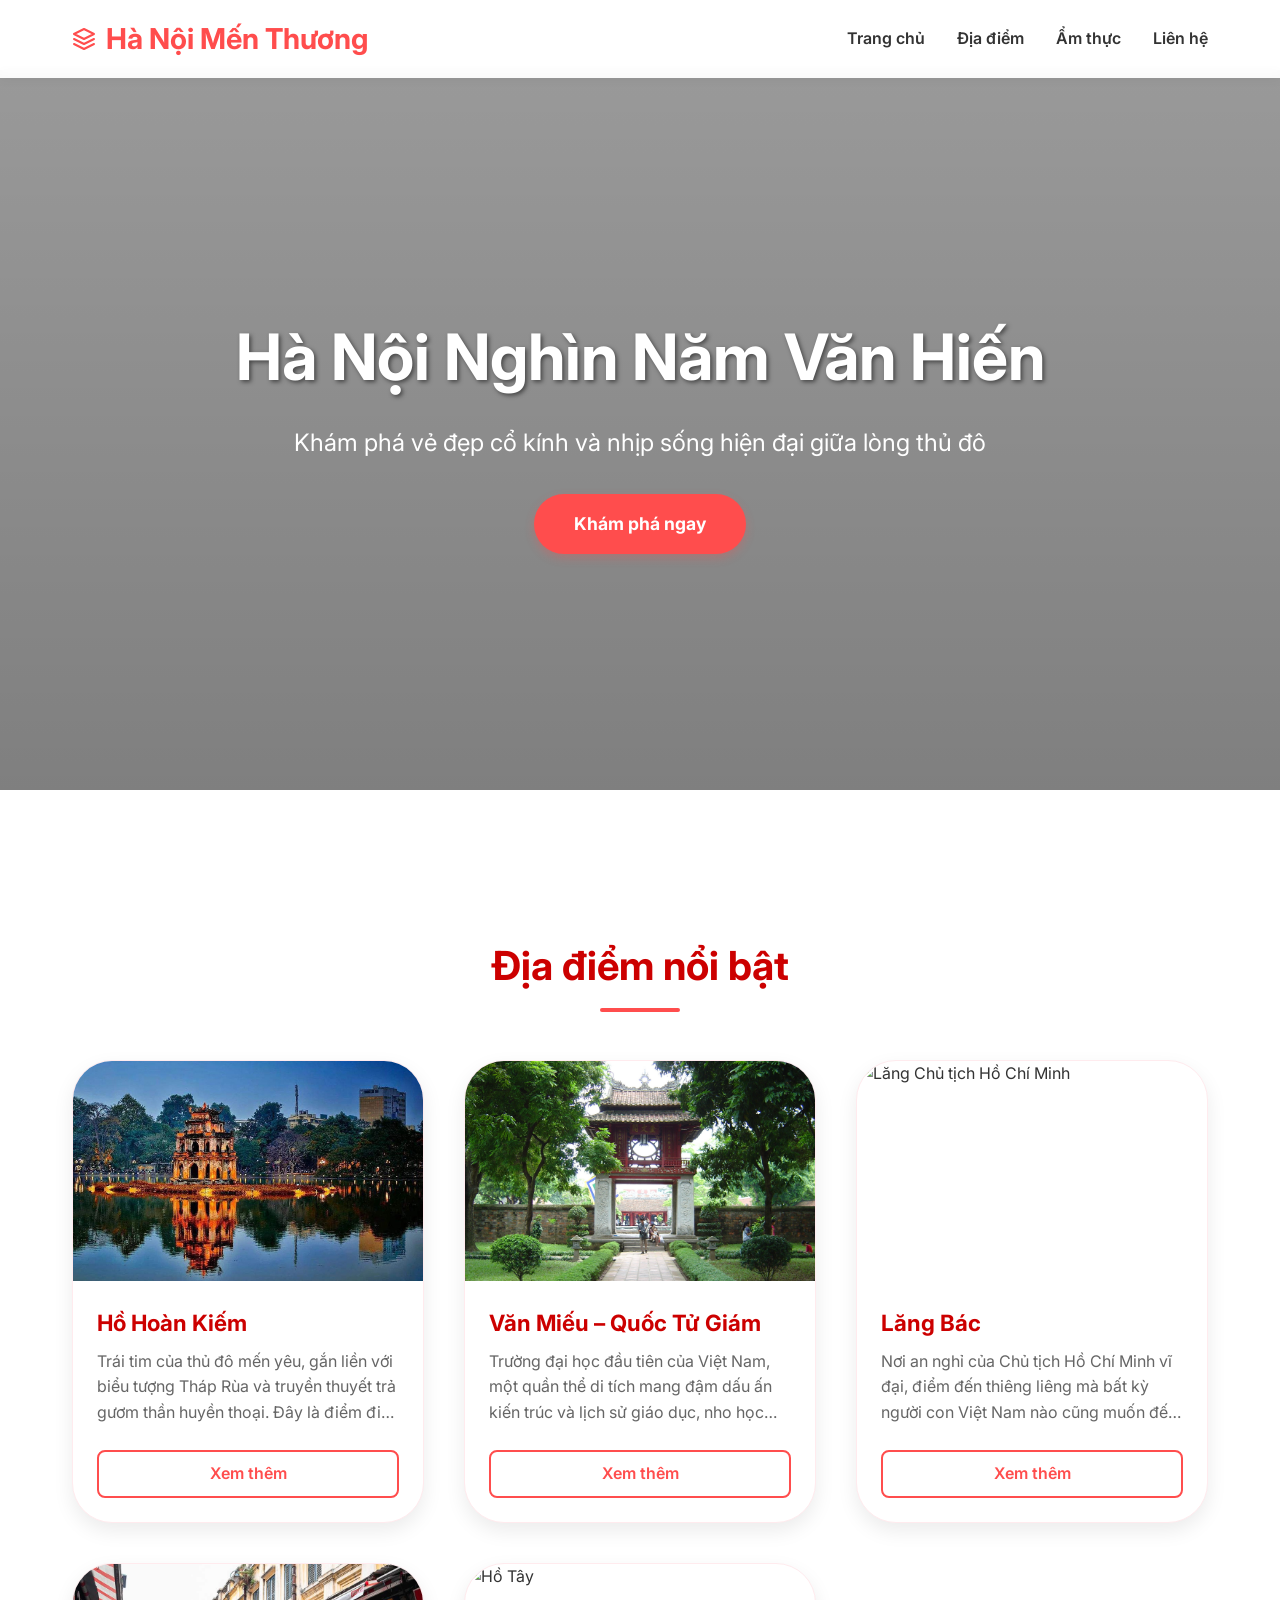
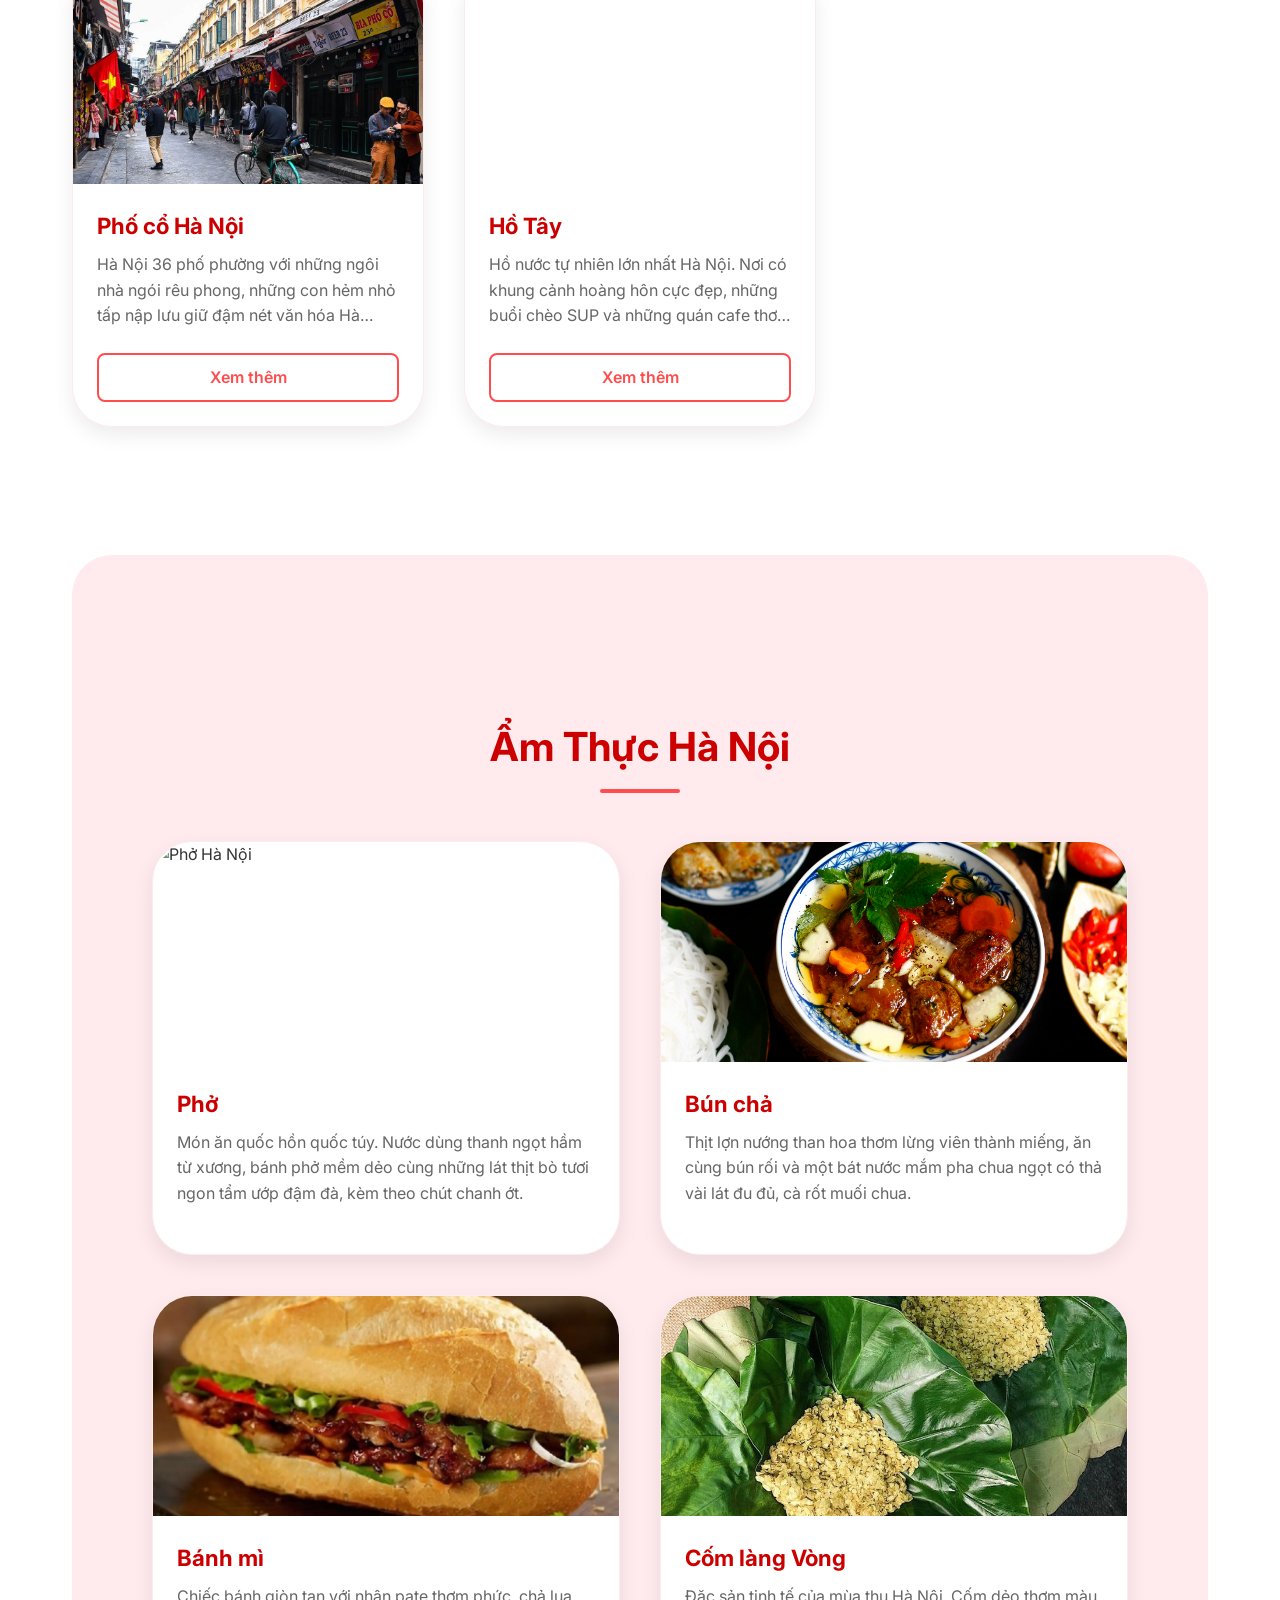
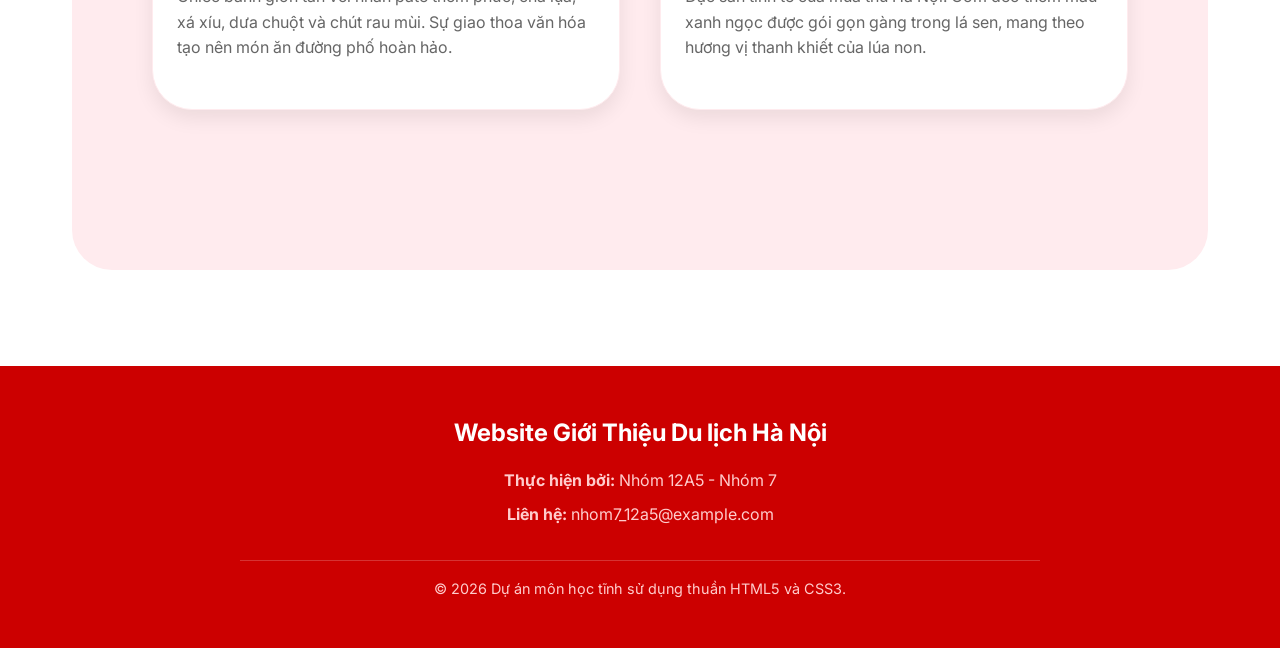
==== commit 1ca95042: "feat: add image assets and update styling for improved card design and layout spacing" ====
--- a/index.html
+++ b/index.html
@@ -54,8 +54,7 @@
 
                 <!-- Card 1 -->
                 <div class="card">
-                    <img src="https://images.unsplash.com/photo-1596700018596-fdd28b7e28a5?auto=format&fit=crop&q=80&w=600"
-                        alt="Hồ Hoàn Kiếm" class="card-img">
+                    <img src="IMG/c.jpg" alt="Hồ Hoàn Kiếm" class="card-img">
                     <div class="card-content">
                         <h3 class="card-title">Hồ Hoàn Kiếm</h3>
                         <p class="card-desc">Trái tim của thủ đô mến yêu, gắn liền với biểu tượng Tháp Rùa và truyền
@@ -67,8 +66,8 @@
 
                 <!-- Card 2 -->
                 <div class="card">
-                    <img src="https://images.unsplash.com/photo-1549488344-1f9b8d2bd1f3?auto=format&fit=crop&q=80&w=600"
-                        alt="Văn Miếu – Quốc Tử Giám" class="card-img">
+                    <img src="IMG/Hanoi_Temple_of_Literature_(cropped).jpg" alt="Văn Miếu – Quốc Tử Giám"
+                        class="card-img">
                     <div class="card-content">
                         <h3 class="card-title">Văn Miếu – Quốc Tử Giám</h3>
                         <p class="card-desc">Trường đại học đầu tiên của Việt Nam, một quần thể di tích mang đậm dấu ấn
@@ -79,10 +78,9 @@
 
                 <!-- Card 3 -->
                 <div class="card">
-                    <img src="https://images.unsplash.com/photo-1582298645063-4416035cb676?auto=format&fit=crop&q=80&w=600"
-                        alt="Lăng Chủ tịch Hồ Chí Minh" class="card-img">
-                    <div class="card-content">
-                        <h3 class="card-title">Lăng Chủ tịch</h3>
+                    <img src="IMG/Lăng_Bác_-_NKS.jpg" alt="Lăng Chủ tịch Hồ Chí Minh" class="card-img">
+                    <div class="card-content">
+                        <h3 class="card-title">Lăng Bác</h3>
                         <p class="card-desc">Nơi an nghỉ của Chủ tịch Hồ Chí Minh vĩ đại, điểm đến thiêng liêng mà bất
                             kỳ người con Việt Nam nào cũng muốn đến thăm một lần.</p>
                         <a href="#modal-lq" class="btn-outline">Xem thêm</a>
@@ -91,8 +89,7 @@
 
                 <!-- Card 4 -->
                 <div class="card">
-                    <img src="https://images.unsplash.com/photo-1620023605658-4712cecb7151?auto=format&fit=crop&q=80&w=600"
-                        alt="Phố cổ Hà Nội" class="card-img">
+                    <img src="IMG/b4da1c2e-pho-co-ha-noi.jpg" alt="Phố cổ Hà Nội" class="card-img">
                     <div class="card-content">
                         <h3 class="card-title">Phố cổ Hà Nội</h3>
                         <p class="card-desc">Hà Nội 36 phố phường với những ngôi nhà ngói rêu phong, những con hẻm nhỏ
@@ -103,8 +100,7 @@
 
                 <!-- Card 5 -->
                 <div class="card">
-                    <img src="https://images.unsplash.com/photo-1596700018698-3cae7cd82c16?auto=format&fit=crop&q=80&w=600"
-                        alt="Hồ Tây" class="card-img">
+                    <img src="img/ho-tay-1_1687018394.webp" alt="Hồ Tây" class="card-img">
                     <div class="card-content">
                         <h3 class="card-title">Hồ Tây</h3>
                         <p class="card-desc">Hồ nước tự nhiên lớn nhất Hà Nội. Nơi có khung cảnh hoàng hôn cực đẹp,
@@ -134,8 +130,7 @@
 
                 <!-- Food 2 -->
                 <div class="card">
-                    <img src="https://images.unsplash.com/photo-1662970729792-fd0b4ba5d58f?auto=format&fit=crop&q=80&w=600"
-                        alt="Bún chả" class="card-img">
+                    <img src="IMG/Buoc-11-Thanh-pham-11-7068-1681636164.jpg" alt="Bún chả" class="card-img">
                     <div class="card-content">
                         <h3 class="card-title">Bún chả</h3>
                         <p class="card-desc">Thịt lợn nướng than hoa thơm lừng viên thành miếng, ăn cùng bún rối và một
@@ -145,8 +140,7 @@
 
                 <!-- Food 3 -->
                 <div class="card">
-                    <img src="https://images.unsplash.com/photo-1606131731446-5568d87113aa?auto=format&fit=crop&q=80&w=600"
-                        alt="Bánh mì" class="card-img">
+                    <img src="IMG/banh_mi_man_3051eb6d27.webp" alt="Bánh mì" class="card-img">
                     <div class="card-content">
                         <h3 class="card-title">Bánh mì</h3>
                         <p class="card-desc">Chiếc bánh giòn tan với nhân pate thơm phức, chả lụa, xá xíu, dưa chuột và
@@ -156,8 +150,7 @@
 
                 <!-- Food 4 -->
                 <div class="card">
-                    <img src="https://images.unsplash.com/photo-1533758252924-f72be278e9fa?auto=format&fit=crop&q=80&w=600"
-                        alt="Cốm làng Vòng" class="card-img">
+                    <img src="IMG/Com-3-1.jpg" alt="Cốm làng Vòng" class="card-img">
                     <div class="card-content">
                         <h3 class="card-title">Cốm làng Vòng</h3>
                         <p class="card-desc">Đặc sản tinh tế của mùa thu Hà Nội. Cốm dẻo thơm màu xanh ngọc được gói gọn
@@ -188,9 +181,10 @@
         <div class="modal-content">
             <a href="#dia-diem" class="modal-close">&times;</a>
             <div class="modal-body">
-                <img src="https://images.unsplash.com/photo-1596700018596-fdd28b7e28a5?auto=format&fit=crop&q=80&w=800"
-                    alt="Hồ Hoàn Kiếm">
+                <img src="IMG/c.jpg" alt="Hồ Hoàn Kiếm">
                 <h3>Hồ Hoàn Kiếm</h3>
+                <p>Trái tim của thủ đô mến yêu, gắn liền với biểu tượng Tháp Rùa và truyền
+                    thuyết trả gươm thần huyền thoại. Đây là điểm đi dạo được yêu thích nhất.</p>
                 <p>Nằm ngay tại lõi trung tâm của thủ đô Hà Nội, Hồ Hoàn Kiếm (hay Hồ Gươm) không chỉ là một danh lam
                     thắng cảnh đẹp mà còn là biểu tượng văn hóa vô giá.</p>
                 <p>Khu vực quanh hồ được biến thành phố đi bộ vào các dịp cuối tuần, thu hút hàng vạn lượt người đến vui
@@ -204,9 +198,10 @@
         <div class="modal-content">
             <a href="#dia-diem" class="modal-close">&times;</a>
             <div class="modal-body">
-                <img src="https://images.unsplash.com/photo-1549488344-1f9b8d2bd1f3?auto=format&fit=crop&q=80&w=800"
-                    alt="Văn Miếu">
+                <img src="IMG/Hanoi_Temple_of_Literature_(cropped).jpg" alt="Văn Miếu">
                 <h3>Văn Miếu – Quốc Tử Giám</h3>
+                <p>Trường đại học đầu tiên của Việt Nam, một quần thể di tích mang đậm dấu ấn
+                    kiến trúc và lịch sử giáo dục, nho học của đất nước.</p>
                 <p>Được xây dựng từ thời Lý, Văn Miếu – Quốc Tử Giám tự hào là nơi đào tạo ra hàng ngàn bậc hiền tài cho
                     đất nước suốt hàng trăm năm lịch sử phong kiến.</p>
                 <p>Ngày nay, nơi đây là điểm đến tâm linh của các sĩ tử mỗi mùa thi tới, cầu mong cho sự đỗ đạt, may mắn
@@ -220,9 +215,10 @@
         <div class="modal-content">
             <a href="#dia-diem" class="modal-close">&times;</a>
             <div class="modal-body">
-                <img src="https://images.unsplash.com/photo-1582298645063-4416035cb676?auto=format&fit=crop&q=80&w=800"
-                    alt="Lăng Bác">
+                <img src="IMG/Lăng_Bác_-_NKS.jpg" alt="Lăng Bác">
                 <h3>Lăng Chủ tịch Hồ Chí Minh</h3>
+                <p>Nơi an nghỉ của Chủ tịch Hồ Chí Minh vĩ đại, điểm đến thiêng liêng mà bất
+                    kỳ người con Việt Nam nào cũng muốn đến thăm một lần.</p>
                 <p>Là một công trình kiến trúc quan trọng bậc nhất, nơi đây gìn giữ thi hài của vị lãnh tụ kính yêu của
                     nhân dân Việt Nam. Nằm trang nghiêm tại Quảng trường Ba Đình lịch sử.</p>
                 <p>Mỗi buổi sáng và tối đều có cụm nghi lễ thượng cờ và hạ cờ vô cùng uy nghiêm trước lăng, thu hút đông
@@ -236,9 +232,10 @@
         <div class="modal-content">
             <a href="#dia-diem" class="modal-close">&times;</a>
             <div class="modal-body">
-                <img src="https://images.unsplash.com/photo-1620023605658-4712cecb7151?auto=format&fit=crop&q=80&w=800"
-                    alt="Phố Cổ">
+                <img src="IMG/b4da1c2e-pho-co-ha-noi.jpg" alt="Phố Cổ">
                 <h3>Phố cổ Hà Nội</h3>
+                <p>Hà Nội 36 phố phường với những ngôi nhà ngói rêu phong, những con hẻm nhỏ
+                    tấp nập lưu giữ đậm nét văn hóa Hà thành xưa.</p>
                 <p>Trải qua hàng ngàn năm thành lập, Phố cổ vẫn giữ trọn vẹn nét đẹp cổ kính với "36 phố phường" cùng
                     nghề thủ công truyền thống được lưu truyền qua nhiều đời.</p>
                 <p>Ban đêm, Phố cổ trở nên huyền ảo với những dãy đèn lồng, cung cấp cho du khách các dịch vụ ẩm thực,
@@ -252,9 +249,10 @@
         <div class="modal-content">
             <a href="#dia-diem" class="modal-close">&times;</a>
             <div class="modal-body">
-                <img src="https://images.unsplash.com/photo-1596700018698-3cae7cd82c16?auto=format&fit=crop&q=80&w=800"
-                    alt="Hồ Tây">
+                <img src="img/ho-tay-1_1687018394.webp " alt="Hồ Tây">
                 <h3>Hồ Tây</h3>
+                <p>Hồ nước tự nhiên lớn nhất Hà Nội. Nơi có khung cảnh hoàng hôn cực đẹp,
+                    những buổi chèo SUP và những quán cafe thơ mộng ven hồ.</p>
                 <p>Là hồ lớn nhất tại nội thành điểm tô cho cảnh sắc của Hà Nội, Hồ Tây được bao quanh bởi các tuyến
                     đường rợp bóng mát mẻ, yên ả.</p>
                 <p>Nơi đây là điểm hẹn tự tình của nhiều bạn trẻ mỗi buổi chiều tà, nhâm nhi ly trà đá, thưởng thức kem
--- a/style.css
+++ b/style.css
@@ -1,7 +1,9 @@
 /* Reset và Cấu hình cơ bản */
 :root {
-  --primary-color: #ff4d4d; /* Đỏ nhạt chủ đạo */
-  --primary-light: #ffebee; /* Nền đỏ nhạt */
+  --primary-color: #ff4d4d;
+  /* Đỏ nhạt chủ đạo */
+  --primary-light: #ffebee;
+  /* Nền đỏ nhạt */
   --primary-dark: #cc0000;
   --white: #ffffff;
   --text-main: #333333;
@@ -19,7 +21,8 @@
 }
 
 html {
-  scroll-behavior: smooth; /* Cuộn mượt khi click menu */
+  scroll-behavior: smooth;
+  /* Cuộn mượt khi click menu */
 }
 
 body {
@@ -30,7 +33,10 @@
 }
 
 /* Typography */
-h1, h2, h3, h4 {
+h1,
+h2,
+h3,
+h4 {
   font-weight: 700;
   color: var(--text-main);
 }
@@ -60,7 +66,7 @@
   width: 100%;
   background-color: rgba(255, 255, 255, 0.95);
   backdrop-filter: blur(5px);
-  box-shadow: 0 2px 10px rgba(0,0,0,0.05);
+  box-shadow: 0 2px 10px rgba(0, 0, 0, 0.05);
   z-index: 100;
 }
 
@@ -105,7 +111,8 @@
 .container {
   max-width: 1200px;
   margin: 0 auto;
-  padding: 5rem 2rem 2rem; /* padding top lớn để tránh header chèn */
+  padding: 5rem 2rem 2rem;
+  /* padding top lớn để tránh header chèn */
 }
 
 section {
@@ -128,7 +135,7 @@
   font-size: 4rem;
   margin-bottom: 1rem;
   color: var(--white);
-  text-shadow: 2px 2px 4px rgba(0,0,0,0.5);
+  text-shadow: 2px 2px 4px rgba(0, 0, 0, 0.5);
 }
 
 .banner-content p {
@@ -165,7 +172,7 @@
 /* Cards Style */
 .card {
   background: var(--white);
-  border-radius: 16px;
+  border-radius: 40px;
   overflow: hidden;
   box-shadow: var(--shadow);
   transition: var(--transition);
@@ -188,7 +195,8 @@
 }
 
 .card:hover .card-img {
-  transform: scale(1.05); /* Hiệu ứng zoom nhẹ hình ảnh khi hover */
+  transform: scale(1.05);
+  /* Hiệu ứng zoom nhẹ hình ảnh khi hover */
 }
 
 .card-content {
@@ -236,8 +244,8 @@
 /* Ẩm thực section riêng biệt tạo điểm nhấn */
 #am-thuc {
   background-color: var(--primary-light);
-  border-radius: 30px;
-  padding: 4rem 2rem;
+  border-radius: 40px;
+  padding: 10rem 5rem;
   margin: 4rem 0;
 }
 
@@ -265,7 +273,7 @@
 }
 
 /* Ngăn cuộn trang khi mở modal */
-.modal:target ~ body {
+.modal:target~body {
   overflow: hidden;
 }
 
@@ -278,7 +286,7 @@
   position: relative;
   transform: translateY(-50px) scale(0.9);
   transition: transform 0.4s cubic-bezier(0.175, 0.885, 0.32, 1.275);
-  box-shadow: 0 20px 40px rgba(0,0,0,0.2);
+  box-shadow: 0 20px 40px rgba(0, 0, 0, 0.2);
 }
 
 .modal:target .modal-content {
@@ -347,7 +355,7 @@
 .footer-bottom {
   margin-top: 2rem;
   padding-top: 1rem;
-  border-top: 1px solid rgba(255,255,255,0.2);
+  border-top: 1px solid rgba(255, 255, 255, 0.2);
   font-size: 0.9rem;
   color: #ffcccc;
 }
@@ -407,12 +415,12 @@
     gap: 1rem;
     font-size: 0.9rem;
   }
-  
+
   .banner-content h1 {
     font-size: 2.5rem;
   }
-  
+
   .section-title {
     font-size: 2rem;
   }
-}
+}
